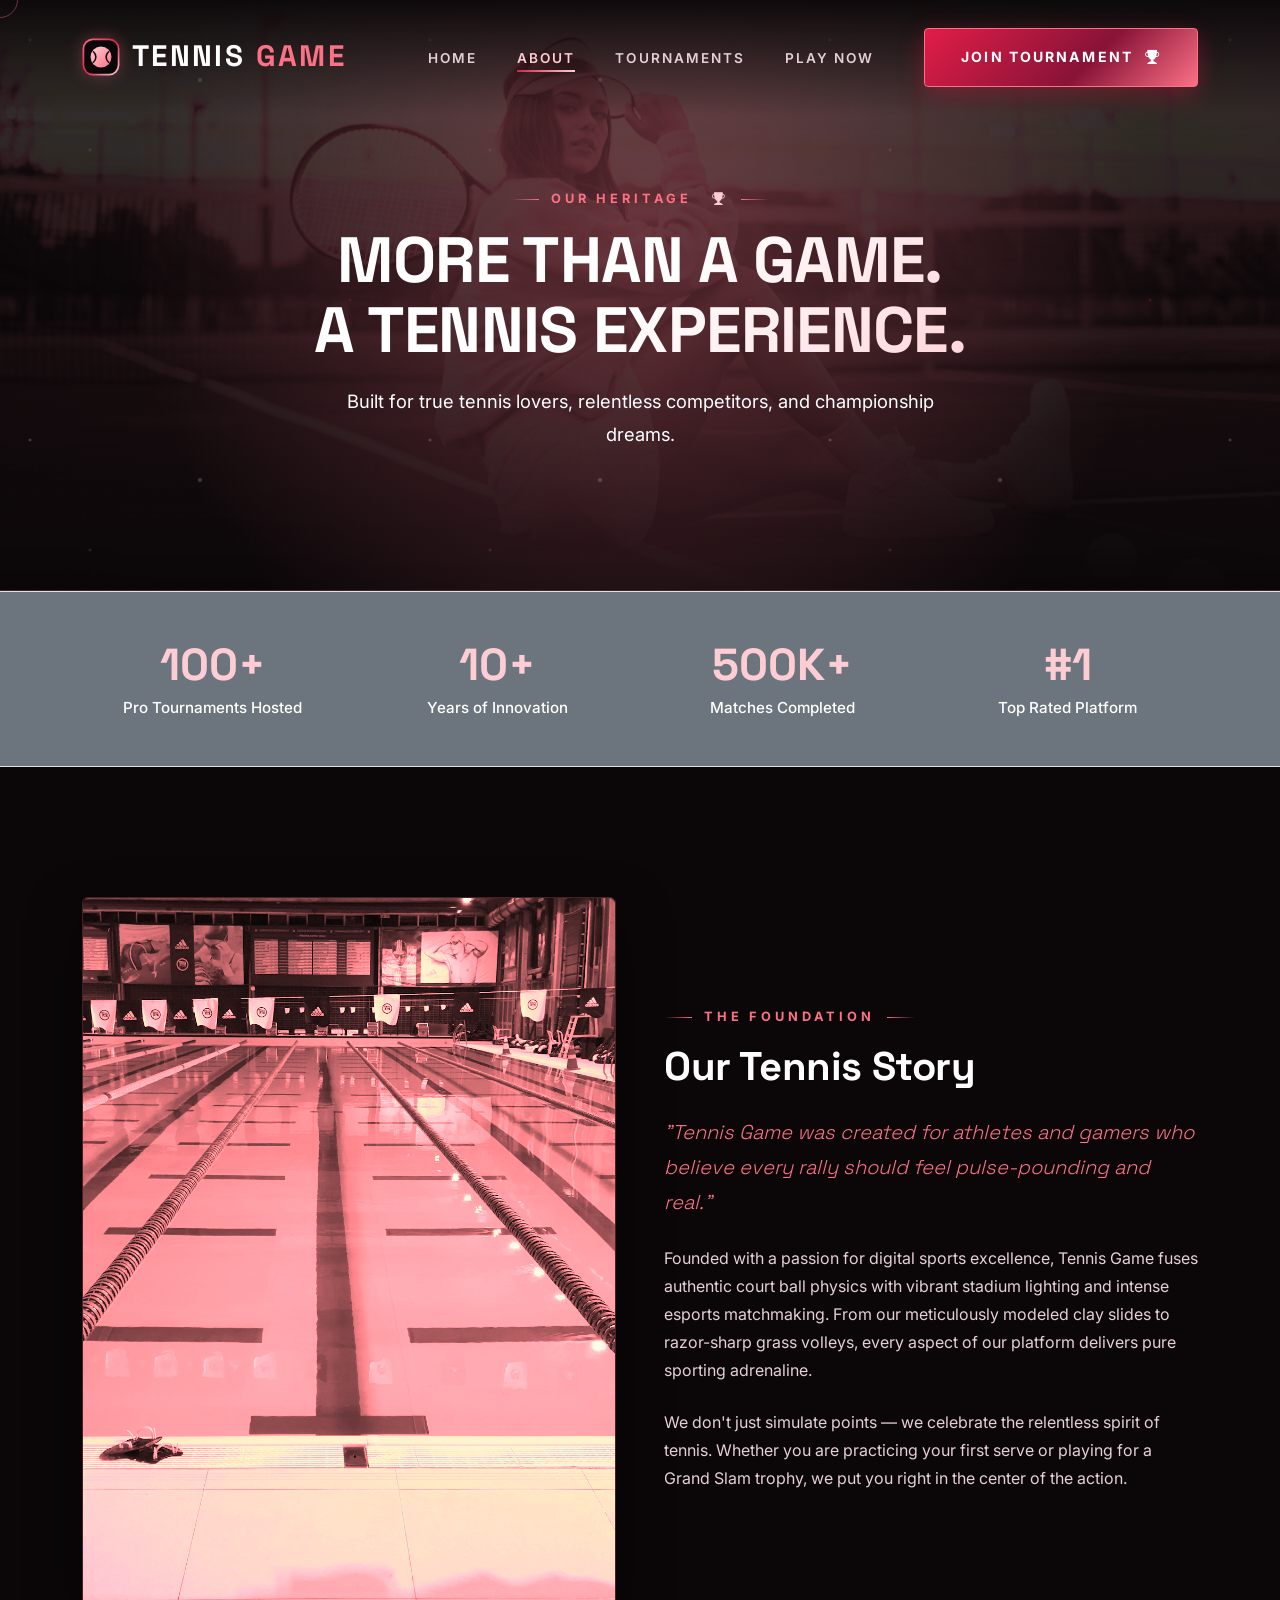
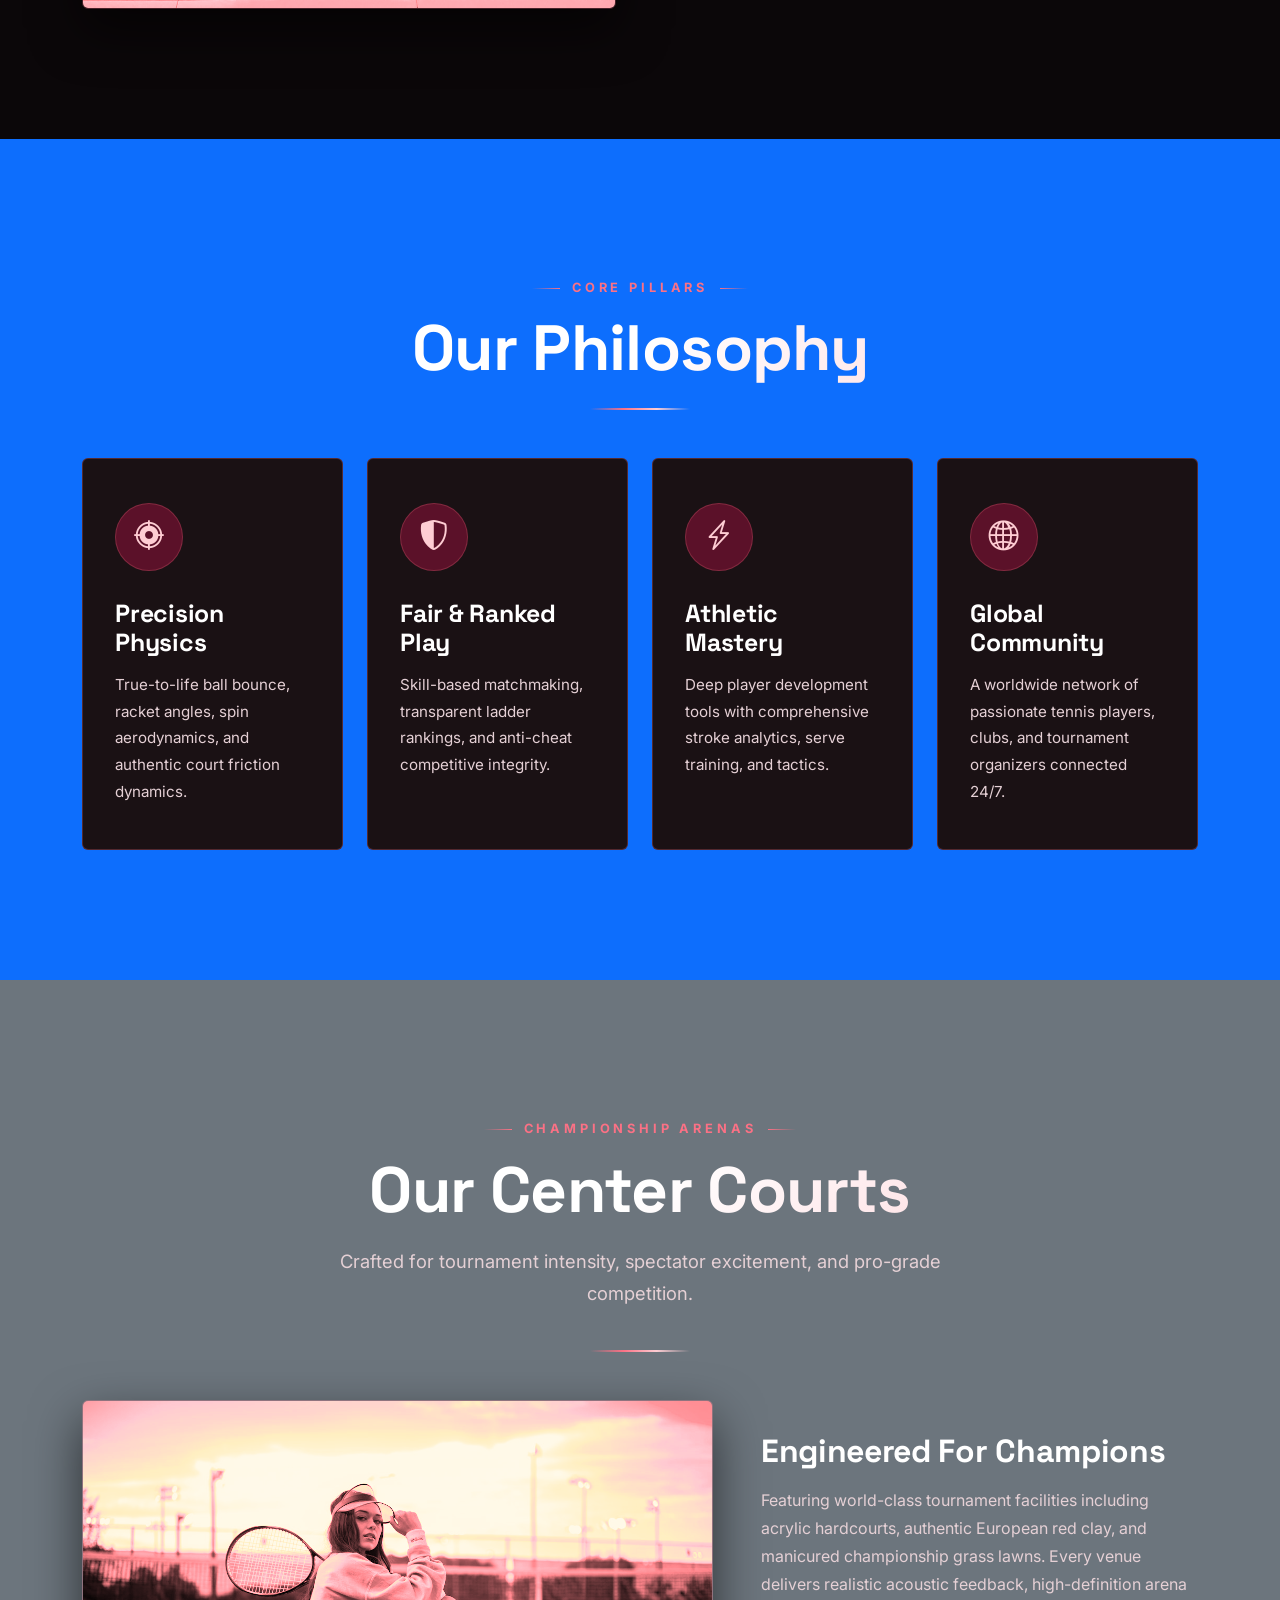
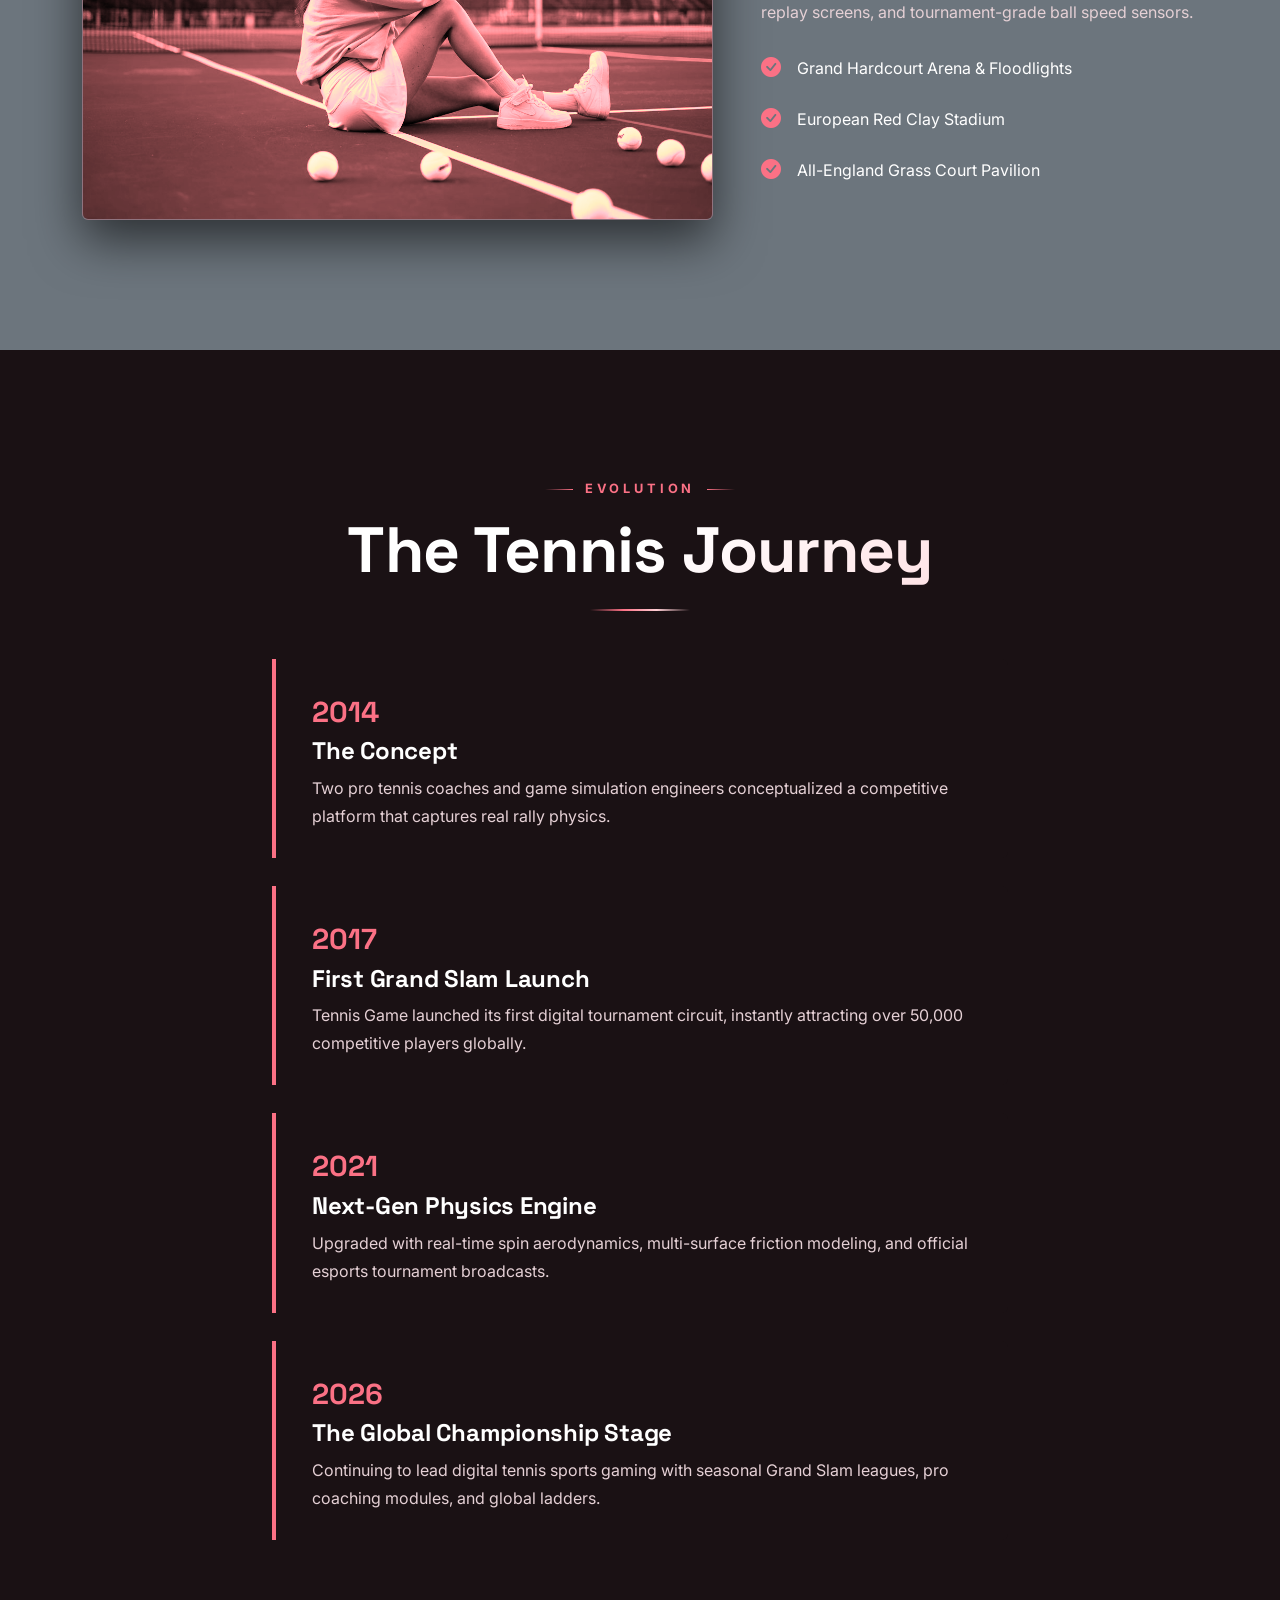
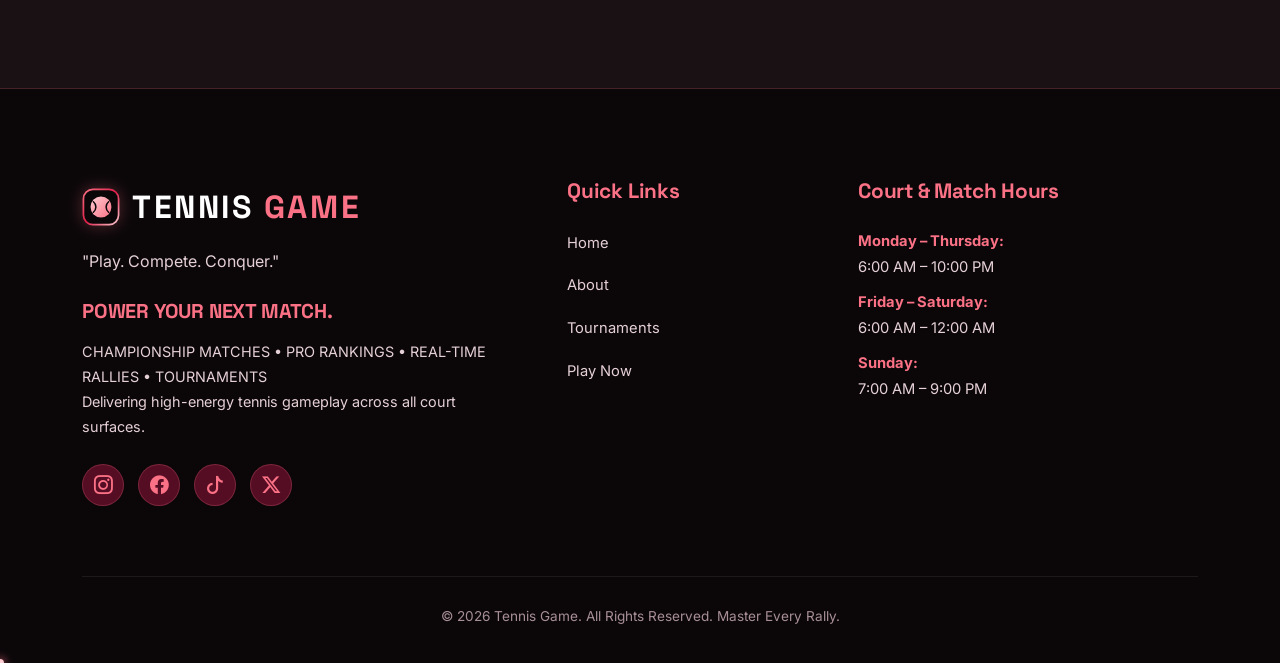
==== about.html @ 62869f7e "U" ====
<!DOCTYPE html>
<html lang="en">
<head>
  <meta charset="UTF-8">
  <meta name="viewport" content="width=device-width, initial-scale=1.0">
  <title>About Us — Tennis Game | Championship Heritage & Tennis Experience</title>
  <meta name="description" content="Discover the story and passion behind Tennis Game. Built for true tennis lovers, relentless competitors, and championship dreams.">
  
  <!-- Favicon -->
  <link rel="icon" type="image/svg+xml" href="data:image/svg+xml,<svg xmlns='http://www.w3.org/2000/svg' viewBox='0 0 100 100'><circle cx='50' cy='50' r='45' fill='%23FB7185'/><path d='M20 30C35 40 35 60 20 70M80 30C65 40 65 60 80 70' stroke='%230B0709' stroke-width='6' fill='none'/></svg>">

  <!-- Bootstrap 5 & Bootstrap Icons -->
  <link href="https://cdn.jsdelivr.net/npm/bootstrap@5.3.2/dist/css/bootstrap.min.css" rel="stylesheet">
  <link href="https://cdn.jsdelivr.net/npm/bootstrap-icons@1.11.1/font/bootstrap-icons.css" rel="stylesheet">

  <!-- Custom CSS -->
  <link rel="stylesheet" href="assets/css/style.css">
</head>
<body>

  <!-- ==========================================
       HEADER / NAVIGATION
       ========================================== -->
  <header class="navbar-noir">
    <div class="container d-flex align-items-center justify-content-between">
      <a href="index.html" class="brand-logo" id="headerLogo">
        <img src="assets/images/brand-logo-icon.svg" alt="Tennis Game Logo" class="brand-logo-icon">
        <span class="brand-logo-text">TENNIS <span>GAME</span></span>
      </a>

      <!-- Desktop Navigation Links -->
      <nav class="d-none d-lg-block">
        <ul class="nav-links">
          <li><a href="index.html" class="nav-link-custom" id="navHome">Home</a></li>
          <li><a href="about.html" class="nav-link-custom active" id="navAbout">About</a></li>
          <li><a href="menu.html" class="nav-link-custom" id="navMenu">Tournaments</a></li>
          <li><a href="contact.html" class="nav-link-custom" id="navContact">Play Now</a></li>
        </ul>
      </nav>

      <!-- Desktop CTA Button -->
      <div class="d-none d-lg-block btn-nav-desktop">
        <a href="contact.html" class="btn-noir btn-noir-primary" id="headerCtaBtn">
          Join Tournament <i class="bi bi-trophy-fill"></i>
        </a>
      </div>

      <!-- Hamburger Button (Mobile/Tablet Right Side) -->
      <button class="hamburger-toggle d-lg-none" aria-label="Toggle navigation menu" id="hamburgerMenuBtn">
        <i class="bi bi-list"></i>
      </button>
    </div>
  </header>

  <!-- Full-Screen Mobile Navigation Panel -->
  <div class="mobile-nav-panel" id="mobileNavPanel">
    <div class="mobile-nav-header">
      <a href="index.html" class="brand-logo" id="mobileLogo">
        <img src="assets/images/brand-logo-icon.svg" alt="Tennis Game Logo" class="brand-logo-icon">
        <span class="brand-logo-text">TENNIS <span>GAME</span></span>
      </a>
      <button class="mobile-nav-close" aria-label="Close navigation menu" id="mobileNavCloseBtn">
        <i class="bi bi-x-lg"></i>
      </button>
    </div>
    <div class="mobile-nav-body">
      <ul class="mobile-nav-links">
        <li><a href="index.html">Home</a></li>
        <li><a href="about.html" class="active">About</a></li>
        <li><a href="menu.html">Tournaments</a></li>
        <li><a href="contact.html">Play Now</a></li>
      </ul>
      <a href="contact.html" class="btn-noir btn-noir-primary" id="mobileCtaBtn">
        Join Tournament <i class="bi bi-trophy-fill"></i>
      </a>
    </div>
  </div>

  <!-- ==========================================
       PAGE HERO
       ========================================== -->
  <section class="page-hero">
    <div class="page-hero-bg-container">
      <img src="assets/images/about_space.jpg" alt="Tennis Championship Court Arena" class="page-hero-bg-image">
    </div>
    <div class="page-hero-overlay"></div>
    <div class="hero-particles"></div>

    <div class="container page-hero-content">
      <div class="eyebrow reveal-fade-down">Our Heritage <i class="bi bi-trophy-fill beer-mug-float-icon"></i></div>
      <h1 class="section-title reveal-fade-up">MORE THAN A GAME.<br><span class="text-gold font-serif">A TENNIS EXPERIENCE.</span></h1>
      <p class="section-subtitle text-cream reveal-fade-up" data-delay="150">
        Built for true tennis lovers, relentless competitors, and championship dreams.
      </p>
    </div>
  </section>

  <!-- ==========================================
       BRAND STATISTICS COUNTER
       ========================================== -->
  <section class="stats-section bg-secondary py-5 border-top border-bottom border-subtle">
    <div class="container">
      <div class="row text-center g-4">
        <div class="col-6 col-md-3 reveal-fade-up" data-delay="100">
          <div class="stat-num stat-count" data-target="100" data-suffix="+">100+</div>
          <div class="stat-label">Pro Tournaments Hosted</div>
        </div>
        <div class="col-6 col-md-3 reveal-fade-up" data-delay="200">
          <div class="stat-num stat-count" data-target="10" data-suffix="+">10+</div>
          <div class="stat-label">Years of Innovation</div>
        </div>
        <div class="col-6 col-md-3 reveal-fade-up" data-delay="300">
          <div class="stat-num stat-count" data-target="500" data-suffix="K+">500K+</div>
          <div class="stat-label">Matches Completed</div>
        </div>
        <div class="col-6 col-md-3 reveal-fade-up" data-delay="400">
          <div class="stat-num stat-count" data-prefix="#" data-target="1" data-suffix="">#1</div>
          <div class="stat-label">Top Rated Platform</div>
        </div>
      </div>
    </div>
  </section>

  <!-- ==========================================
       OUR STORY SECTION
       ========================================== -->
  <section class="story-section" id="storySection">
    <div class="container">
      <div class="row align-items-center g-5">
        <div class="col-lg-6 reveal-slide-left">
          <div class="story-img-box">
            <img src="assets/images/about_hero.jpg" alt="Tennis player serving ace on championship court">
          </div>
        </div>

        <div class="col-lg-6 reveal-slide-right">
          <div class="eyebrow">The Foundation</div>
          <h2 class="font-serif fs-1 mb-4 text-cream">Our Tennis Story</h2>
          <p class="lead text-gold font-serif fst-italic mb-4">
            "Tennis Game was created for athletes and gamers who believe every rally should feel pulse-pounding and real."
          </p>
          <p class="text-muted-custom mb-4">
            Founded with a passion for digital sports excellence, Tennis Game fuses authentic court ball physics with vibrant stadium lighting and intense esports matchmaking. From our meticulously modeled clay slides to razor-sharp grass volleys, every aspect of our platform delivers pure sporting adrenaline.
          </p>
          <p class="text-muted-custom">
            We don't just simulate points — we celebrate the relentless spirit of tennis. Whether you are practicing your first serve or playing for a Grand Slam trophy, we put you right in the center of the action.
          </p>
        </div>
      </div>
    </div>
  </section>

  <!-- ==========================================
       OUR PHILOSOPHY
       ========================================== -->
  <section class="experience-section bg-primary" id="philosophySection">
    <div class="container">
      <div class="text-center mb-5 reveal-fade-up">
        <div class="eyebrow">Core Pillars</div>
        <h2 class="section-title">Our Philosophy</h2>
        <div class="gold-line"></div>
      </div>

      <div class="row g-4">
        <!-- 1. Precision Court Physics -->
        <div class="col-md-6 col-lg-3 reveal-fade-up" data-delay="100">
          <div class="experience-card">
            <div class="exp-icon-box">
              <i class="bi bi-crosshair2"></i>
            </div>
            <h3 class="exp-title">Precision Physics</h3>
            <p class="exp-desc">
              True-to-life ball bounce, racket angles, spin aerodynamics, and authentic court friction dynamics.
            </p>
          </div>
        </div>

        <!-- 2. Fair & Ranked Play -->
        <div class="col-md-6 col-lg-3 reveal-fade-up" data-delay="200">
          <div class="experience-card">
            <div class="exp-icon-box">
              <i class="bi bi-shield-shaded"></i>
            </div>
            <h3 class="exp-title">Fair & Ranked Play</h3>
            <p class="exp-desc">
              Skill-based matchmaking, transparent ladder rankings, and anti-cheat competitive integrity.
            </p>
          </div>
        </div>

        <!-- 3. Athletic Mastery -->
        <div class="col-md-6 col-lg-3 reveal-fade-up" data-delay="300">
          <div class="experience-card">
            <div class="exp-icon-box">
              <i class="bi bi-lightning-charge"></i>
            </div>
            <h3 class="exp-title">Athletic Mastery</h3>
            <p class="exp-desc">
              Deep player development tools with comprehensive stroke analytics, serve training, and tactics.
            </p>
          </div>
        </div>

        <!-- 4. Global Community -->
        <div class="col-md-6 col-lg-3 reveal-fade-up" data-delay="400">
          <div class="experience-card">
            <div class="exp-icon-box">
              <i class="bi bi-globe2"></i>
            </div>
            <h3 class="exp-title">Global Community</h3>
            <p class="exp-desc">
              A worldwide network of passionate tennis players, clubs, and tournament organizers connected 24/7.
            </p>
          </div>
        </div>
      </div>
    </div>
  </section>

  <!-- ==========================================
       OUR SPACE / ARENAS SECTION
       ========================================== -->
  <section class="story-section bg-secondary" id="spaceSection">
    <div class="container">
      <div class="text-center mb-5 reveal-fade-up">
        <div class="eyebrow">Championship Arenas</div>
        <h2 class="section-title">Our Center Courts</h2>
        <p class="section-subtitle">Crafted for tournament intensity, spectator excitement, and pro-grade competition.</p>
        <div class="gold-line"></div>
      </div>

      <div class="row align-items-center g-5">
        <div class="col-lg-7 reveal-slide-left">
          <div class="story-img-box">
            <img src="assets/images/about_space.jpg" alt="Championship Tennis Arena Court View">
          </div>
        </div>
        <div class="col-lg-5 reveal-slide-right">
          <h3 class="font-serif fs-2 text-cream mb-3">Engineered For Champions</h3>
          <p class="text-muted-custom mb-4">
            Featuring world-class tournament facilities including acrylic hardcourts, authentic European red clay, and manicured championship grass lawns. Every venue delivers realistic acoustic feedback, high-definition arena replay screens, and tournament-grade ball speed sensors.
          </p>
          <div class="d-flex flex-column gap-3">
            <div class="d-flex align-items-center gap-3">
              <i class="bi bi-check-circle-fill text-gold fs-5"></i>
              <span class="text-cream">Grand Hardcourt Arena & Floodlights</span>
            </div>
            <div class="d-flex align-items-center gap-3">
              <i class="bi bi-check-circle-fill text-gold fs-5"></i>
              <span class="text-cream">European Red Clay Stadium</span>
            </div>
            <div class="d-flex align-items-center gap-3">
              <i class="bi bi-check-circle-fill text-gold fs-5"></i>
              <span class="text-cream">All-England Grass Court Pavilion</span>
            </div>
          </div>
        </div>
      </div>
    </div>
  </section>

  <!-- ==========================================
       TIMELINE SECTION
       ========================================== -->
  <section class="timeline-section" id="timelineSection">
    <div class="container">
      <div class="text-center mb-5 reveal-fade-up">
        <div class="eyebrow">Evolution</div>
        <h2 class="section-title">The Tennis Journey</h2>
        <div class="gold-line"></div>
      </div>

      <div class="row justify-content-center">
        <div class="col-lg-8">
          <!-- 2014 -->
          <div class="timeline-item reveal-fade-up" data-delay="100">
            <div class="timeline-year">2014</div>
            <h4 class="font-serif text-cream mb-2">The Concept</h4>
            <p class="text-muted-custom mb-0">Two pro tennis coaches and game simulation engineers conceptualized a competitive platform that captures real rally physics.</p>
          </div>

          <!-- 2017 -->
          <div class="timeline-item reveal-fade-up" data-delay="200">
            <div class="timeline-year">2017</div>
            <h4 class="font-serif text-cream mb-2">First Grand Slam Launch</h4>
            <p class="text-muted-custom mb-0">Tennis Game launched its first digital tournament circuit, instantly attracting over 50,000 competitive players globally.</p>
          </div>

          <!-- 2021 -->
          <div class="timeline-item reveal-fade-up" data-delay="300">
            <div class="timeline-year">2021</div>
            <h4 class="font-serif text-cream mb-2">Next-Gen Physics Engine</h4>
            <p class="text-muted-custom mb-0">Upgraded with real-time spin aerodynamics, multi-surface friction modeling, and official esports tournament broadcasts.</p>
          </div>

          <!-- 2026 -->
          <div class="timeline-item reveal-fade-up" data-delay="400">
            <div class="timeline-year">2026</div>
            <h4 class="font-serif text-cream mb-2">The Global Championship Stage</h4>
            <p class="text-muted-custom mb-0">Continuing to lead digital tennis sports gaming with seasonal Grand Slam leagues, pro coaching modules, and global ladders.</p>
          </div>
        </div>
      </div>
    </div>
  </section>

  <!-- ==========================================
       FOOTER
       ========================================== -->
  <footer class="footer-noir">
    <div class="container">
      <div class="row g-5">
        <!-- Left: Brand Info -->
        <div class="col-lg-5 col-md-12 mb-4 mb-lg-0">
          <a href="index.html" class="footer-brand" id="footerLogo">
            <img src="assets/images/brand-logo-icon.svg" alt="Tennis Game Logo" class="brand-logo-icon">
            <span class="brand-logo-text">TENNIS <span>GAME</span></span>
          </a>
          <p class="footer-tagline">"Play. Compete. Conquer."</p>
          <h4 class="font-serif text-gold fs-5 mb-3">POWER YOUR NEXT MATCH.</h4>
          <p class="text-muted-custom text-small" style="font-size: 0.9rem;">
            CHAMPIONSHIP MATCHES • PRO RANKINGS • REAL-TIME RALLIES • TOURNAMENTS<br>
            Delivering high-energy tennis gameplay across all court surfaces.
          </p>
          <div class="social-icons mt-4">
            <a href="#" class="social-icon-btn" aria-label="Instagram"><i class="bi bi-instagram"></i></a>
            <a href="#" class="social-icon-btn" aria-label="Facebook"><i class="bi bi-facebook"></i></a>
            <a href="#" class="social-icon-btn" aria-label="TikTok"><i class="bi bi-tiktok"></i></a>
            <a href="#" class="social-icon-btn" aria-label="X (Twitter)"><i class="bi bi-twitter-x"></i></a>
          </div>
        </div>

        <!-- Middle: Quick Links -->
        <div class="col-6 col-md-6 col-lg-3">
          <h4 class="footer-heading">Quick Links</h4>
          <ul class="footer-links">
            <li><a href="index.html">Home</a></li>
            <li><a href="about.html">About</a></li>
            <li><a href="menu.html">Tournaments</a></li>
            <li><a href="contact.html">Play Now</a></li>
          </ul>
        </div>

        <!-- Right: Match Schedules -->
        <div class="col-6 col-md-6 col-lg-4">
          <h4 class="footer-heading">Court & Match Hours</h4>
          <div class="text-muted-custom" style="font-size: 0.92rem; line-height: 1.8;">
            <p class="mb-2"><strong class="text-gold">Monday – Thursday:</strong><br>6:00 AM – 10:00 PM</p>
            <p class="mb-2"><strong class="text-gold">Friday – Saturday:</strong><br>6:00 AM – 12:00 AM</p>
            <p class="mb-0"><strong class="text-gold">Sunday:</strong><br>7:00 AM – 9:00 PM</p>
          </div>
        </div>
      </div>

      <div class="footer-bottom">
        <p class="mb-0">&copy; 2026 Tennis Game. All Rights Reserved. Master Every Rally.</p>
      </div>
    </div>
  </footer>

  <!-- Back to Top Button -->
  <button id="backToTopBtn" class="back-to-top-btn" aria-label="Back to top">
    <i class="bi bi-chevron-up"></i>
  </button>

  <!-- Bootstrap 5 JS Bundle -->
  <script src="https://cdn.jsdelivr.net/npm/bootstrap@5.3.2/dist/js/bootstrap.bundle.min.js"></script>
  <!-- Custom JS -->
  <script src="assets/js/main.js"></script>
</body>
</html>
---- assets/css/style.css ----
/* ==========================================================================
   TENNIS GAME — Modern Tennis Sports Experience
   Color System:
   - Primary: #E11D48
   - Secondary: #FB7185
   - Accent: #FECDD3
   - Dark: #0B0709
   - Light Background: #FFF1F2
   - Text: #1A1114
   - White: #FFFFFF
   Typography: Space Grotesk (Headings) & Inter (Body/UI)
   ========================================================================== */

@import url('https://fonts.googleapis.com/css2?family=Inter:wght@300;400;500;600;700;800&family=Space+Grotesk:wght@400;500;600;700&display=swap');

:root {
  --bg-primary: #0B0709;
  --bg-secondary: #1A1114;
  --bg-card: #1A1114;
  --bg-card-hover: #2A1A20;
  --bg-glass: rgba(11, 7, 9, 0.92);
  --bg-light: #FFF1F2;
  --tennis-primary: #E11D48;
  --tennis-secondary: #FB7185;
  --tennis-accent: #FECDD3;
  --tennis-dark: #0B0709;
  --tennis-text: #1A1114;
  --tennis-white: #FFFFFF;
  --burgundy-deep: #881337;
  --wine-red: #E11D48;
  --accent-red: #FB7185;
  --gold-champagne: #FB7185;
  --gold-soft: #FECDD3;
  --gold-dark: #BE123C;
  --text-primary: #FFFFFF;
  --text-secondary: #E5D0D5;
  --text-muted: #A88F97;
  --border-gold: rgba(251, 113, 133, 0.25);
  --border-burgundy: rgba(225, 29, 72, 0.35);
  --border-subtle: rgba(255, 255, 255, 0.08);
  --glow-burgundy: rgba(225, 29, 72, 0.35);
  --glow-gold: rgba(251, 113, 133, 0.35);
  --font-serif: 'Space Grotesk', sans-serif;
  --font-heading: 'Space Grotesk', sans-serif;
  --font-sans: 'Inter', sans-serif;
  --transition-smooth: all 0.45s cubic-bezier(0.16, 1, 0.3, 1);
  --transition-fast: all 0.25s ease;
  --photo-tone: grayscale(1) sepia(1) hue-rotate(308deg) saturate(2.4);
}

/* Crimson duotone treatment so every photo matches the theme (zero specificity, easily overridden) */
:where(img[src$=".jpg"]) {
  filter: var(--photo-tone);
}

/* --------------------------------------------------------------------------
   Reset & Core Utilities
   -------------------------------------------------------------------------- */
* {
  margin: 0;
  padding: 0;
  box-sizing: border-box;
}

html {
  scroll-behavior: smooth;
  font-size: 16px;
}

body {
  background-color: var(--bg-primary);
  color: var(--text-primary);
  font-family: var(--font-sans);
  line-height: 1.75;
  overflow-x: hidden;
  -webkit-font-smoothing: antialiased;
  position: relative;
}

/* Noise Texture Overlay */
body::before {
  content: '';
  position: fixed;
  top: 0;
  left: 0;
  width: 100vw;
  height: 100vh;
  background-image: radial-gradient(rgba(254, 205, 211, 0.03) 1px, transparent 0);
  background-size: 24px 24px;
  pointer-events: none;
  z-index: 9999;
  opacity: 0.4;
}

::selection {
  background-color: var(--tennis-primary);
  color: #FFFFFF;
}

/* Top Scroll Progress Bar */
.scroll-progress-bar {
  position: fixed;
  top: 0;
  left: 0;
  height: 3px;
  background: linear-gradient(90deg, var(--tennis-primary), var(--tennis-secondary), var(--tennis-accent));
  width: 0%;
  z-index: 2000;
  transition: width 0.1s linear;
}

/* Custom Scrollbar */
::-webkit-scrollbar {
  width: 8px;
}
::-webkit-scrollbar-track {
  background: var(--bg-primary);
}
::-webkit-scrollbar-thumb {
  background: var(--burgundy-deep);
  border-radius: 4px;
  border: 1px solid var(--border-gold);
}
::-webkit-scrollbar-thumb:hover {
  background: var(--tennis-primary);
}

/* Typography Hierarchy */
h1, h2, h3, h4, h5, h6 {
  font-family: var(--font-heading);
  color: var(--text-primary);
  font-weight: 700;
  letter-spacing: -0.01em;
}

a {
  text-decoration: none;
  color: inherit;
  transition: var(--transition-fast);
}

img {
  max-width: 100%;
  height: auto;
  display: block;
}

/* Custom Desktop Cursor (Disabled on touch) */
@media (hover: hover) and (pointer: fine) {
  body {
    cursor: default;
  }
  .custom-cursor-dot {
    width: 8px;
    height: 8px;
    background: var(--tennis-accent);
    border-radius: 50%;
    position: fixed;
    pointer-events: none;
    z-index: 10000;
    transform: translate(-50%, -50%);
    transition: transform 0.1s ease, width 0.2s ease, height 0.2s ease, background-color 0.2s ease;
    box-shadow: 0 0 10px var(--tennis-secondary);
  }
  .custom-cursor-outline {
    width: 36px;
    height: 36px;
    border: 1px solid rgba(251, 113, 133, 0.4);
    border-radius: 50%;
    position: fixed;
    pointer-events: none;
    z-index: 9999;
    transform: translate(-50%, -50%);
    transition: transform 0.18s ease-out, width 0.25s ease, height 0.25s ease, border-color 0.25s ease;
  }
  .cursor-hover .custom-cursor-dot {
    width: 14px;
    height: 14px;
    background: var(--tennis-secondary);
    box-shadow: 0 0 15px var(--tennis-secondary);
  }
  .cursor-hover .custom-cursor-outline {
    width: 52px;
    height: 52px;
    border-color: var(--tennis-accent);
  }
}

/* Color & Text Helpers */
.text-gold {
  color: var(--tennis-secondary) !important;
}
.text-gold-soft {
  color: var(--tennis-accent) !important;
}
.text-wine {
  color: var(--tennis-primary) !important;
}
.text-cream {
  color: var(--text-primary) !important;
}
.text-muted-custom {
  color: var(--text-secondary) !important;
}
.font-serif {
  font-family: var(--font-heading);
}

/* Section Header Styling */
.eyebrow {
  display: inline-flex;
  align-items: center;
  gap: 12px;
  font-family: var(--font-sans);
  font-size: 0.8rem;
  font-weight: 700;
  text-transform: uppercase;
  letter-spacing: 0.3em;
  color: var(--tennis-secondary);
  margin-bottom: 14px;
}
.eyebrow::before, .eyebrow::after {
  content: '';
  display: inline-block;
  width: 28px;
  height: 1px;
  background: linear-gradient(90deg, transparent, var(--tennis-secondary));
}
.eyebrow::after {
  background: linear-gradient(90deg, var(--tennis-secondary), transparent);
}

.section-title {
  font-family: var(--font-heading);
  font-size: clamp(2.5rem, 5.5vw, 4rem);
  line-height: 1.1;
  font-weight: 700;
  margin-bottom: 20px;
  background: linear-gradient(135deg, var(--text-primary) 50%, var(--tennis-accent) 100%);
  -webkit-background-clip: text;
  -webkit-text-fill-color: transparent;
}

.section-subtitle {
  font-size: 1.15rem;
  color: var(--text-secondary);
  max-width: 620px;
  margin: 0 auto 40px auto;
  font-weight: 400;
}

.gold-line {
  height: 2px;
  width: 100px;
  background: linear-gradient(90deg, transparent, var(--tennis-secondary), var(--tennis-accent), transparent);
  margin: 24px auto;
}

/* Luxury Buttons */
.btn-noir {
  display: inline-flex;
  align-items: center;
  justify-content: center;
  gap: 12px;
  padding: 16px 36px;
  font-family: var(--font-sans);
  font-size: 0.88rem;
  font-weight: 700;
  letter-spacing: 0.15em;
  text-transform: uppercase;
  border-radius: 4px;
  transition: var(--transition-smooth);
  cursor: pointer;
  position: relative;
  overflow: hidden;
  z-index: 1;
}

.btn-noir-primary {
  background: linear-gradient(135deg, var(--tennis-primary) 0%, var(--burgundy-deep) 60%, var(--tennis-secondary) 100%);
  color: #FFFFFF;
  border: 1px solid var(--tennis-secondary);
  box-shadow: 0 8px 25px rgba(225, 29, 72, 0.35);
}

.btn-noir-primary::before {
  content: '';
  position: absolute;
  top: 0;
  left: -100%;
  width: 100%;
  height: 100%;
  background: linear-gradient(90deg, transparent, rgba(254, 205, 211, 0.4), transparent);
  transition: 0.6s ease;
  z-index: -1;
}

.btn-noir-primary:hover::before {
  left: 100%;
}

.btn-noir-primary:hover {
  background: linear-gradient(135deg, var(--tennis-secondary) 0%, var(--tennis-primary) 100%);
  color: #0B0709;
  border-color: var(--tennis-accent);
  box-shadow: 0 12px 30px rgba(251, 113, 133, 0.45);
  transform: translateY(-3px);
}

.btn-noir-outline {
  background: rgba(11, 7, 9, 0.7);
  color: var(--text-primary);
  border: 1px solid var(--border-gold);
  backdrop-filter: blur(8px);
}

.btn-noir-outline:hover {
  border-color: var(--tennis-accent);
  color: var(--tennis-accent);
  background: rgba(225, 29, 72, 0.2);
  transform: translateY(-3px);
  box-shadow: 0 8px 20px var(--glow-burgundy);
}

/* --------------------------------------------------------------------------
   Header & Navigation
   -------------------------------------------------------------------------- */
.navbar-noir {
  position: fixed;
  top: 0;
  left: 0;
  width: 100%;
  z-index: 1000;
  padding: 28px 0;
  transition: var(--transition-smooth);
  background: linear-gradient(180deg, rgba(11, 7, 9, 0.95) 0%, rgba(11, 7, 9, 0) 100%);
}

.navbar-noir.scrolled {
  padding: 16px 0;
  background: var(--bg-glass);
  backdrop-filter: blur(16px);
  -webkit-backdrop-filter: blur(16px);
  border-bottom: 1px solid var(--border-gold);
  box-shadow: 0 10px 40px rgba(0, 0, 0, 0.6);
}

.brand-logo, .footer-brand {
  font-family: var(--font-heading);
  font-size: 1.85rem;
  font-weight: 700;
  letter-spacing: 0.08em;
  color: var(--text-primary);
  display: inline-flex;
  align-items: center;
  gap: 12px;
  text-decoration: none;
  white-space: nowrap;
  transition: var(--transition-fast);
}

.brand-logo-icon {
  width: 38px;
  height: 38px;
  object-fit: contain;
  flex-shrink: 0;
  transition: transform 0.4s cubic-bezier(0.16, 1, 0.3, 1), filter 0.4s ease;
  filter: drop-shadow(0 0 8px rgba(251, 113, 133, 0.3));
}

.brand-logo:hover .brand-logo-icon,
.footer-brand:hover .brand-logo-icon {
  transform: rotate(15deg) scale(1.1);
  filter: drop-shadow(0 0 14px rgba(251, 113, 133, 0.8));
}

.brand-logo span span,
.footer-brand span span,
.brand-logo-text span {
  color: var(--tennis-secondary);
}

.nav-links {
  display: flex;
  align-items: center;
  gap: 40px;
  list-style: none;
  margin: 0;
}

.nav-link-custom {
  font-family: var(--font-sans);
  font-size: 0.85rem;
  font-weight: 600;
  text-transform: uppercase;
  letter-spacing: 0.15em;
  color: var(--text-secondary);
  position: relative;
  padding: 6px 0;
}

.nav-link-custom:hover,
.nav-link-custom.active {
  color: var(--tennis-accent);
}

.nav-link-custom::after {
  content: '';
  position: absolute;
  bottom: 0;
  left: 0;
  width: 0%;
  height: 2px;
  background: linear-gradient(90deg, var(--tennis-primary), var(--tennis-accent));
  transition: var(--transition-smooth);
}

.nav-link-custom:hover::after,
.nav-link-custom.active::after {
  width: 100%;
}

/* Mobile Hamburger Toggle */
.hamburger-toggle {
  display: none;
  background: rgba(26, 17, 20, 0.8);
  border: 1px solid var(--border-gold);
  border-radius: 4px;
  width: 46px;
  height: 46px;
  align-items: center;
  justify-content: center;
  color: var(--tennis-secondary);
  font-size: 1.6rem;
  cursor: pointer;
  transition: var(--transition-fast);
}

.hamburger-toggle:hover {
  background: var(--tennis-primary);
  color: #FFFFFF;
}

/* Full-Screen Mobile Navigation Overlay */
.mobile-nav-panel {
  position: fixed;
  top: 0;
  right: -100%;
  width: 100%;
  height: 100vh;
  background: rgba(11, 7, 9, 0.98);
  backdrop-filter: blur(25px);
  z-index: 1100;
  display: flex;
  flex-direction: column;
  justify-content: space-between;
  align-items: center;
  transition: right 0.5s cubic-bezier(0.77, 0, 0.175, 1);
  padding: 20px 24px 40px;
  overflow-y: auto;
}

.mobile-nav-panel.open {
  right: 0;
}

.mobile-nav-header {
  display: flex;
  align-items: center;
  justify-content: space-between;
  width: 100%;
  max-width: 1200px;
  margin: 0 auto;
  padding-bottom: 10px;
}

.mobile-nav-close {
  background: rgba(26, 17, 20, 0.8);
  border: 1px solid var(--border-gold);
  color: var(--tennis-secondary);
  width: 46px;
  height: 46px;
  border-radius: 50%;
  display: flex;
  align-items: center;
  justify-content: center;
  font-size: 1.3rem;
  cursor: pointer;
  transition: var(--transition-fast);
  flex-shrink: 0;
}

.mobile-nav-close:hover {
  background: var(--tennis-primary);
  color: #FFFFFF;
}

.mobile-nav-body {
  display: flex;
  flex-direction: column;
  align-items: center;
  justify-content: center;
  flex: 1;
  width: 100%;
  padding: 20px 0;
}

.mobile-nav-links {
  list-style: none;
  text-align: center;
  display: flex;
  flex-direction: column;
  gap: 28px;
  padding: 0;
  margin-bottom: 36px;
}

.mobile-nav-links a {
  font-family: var(--font-heading);
  font-size: 2rem;
  color: var(--text-primary);
  letter-spacing: 0.05em;
  transition: var(--transition-fast);
}

.mobile-nav-links a:hover,
.mobile-nav-links a.active {
  color: var(--tennis-secondary);
}

/* --------------------------------------------------------------------------
   Hero Section
   -------------------------------------------------------------------------- */
.hero-section {
  position: relative;
  min-height: 100vh;
  display: flex;
  align-items: center;
  justify-content: center;
  padding: 160px 0 90px 0;
  overflow: hidden;
  background-color: var(--bg-primary);
}

.hero-bg-container {
  position: absolute;
  top: 0;
  left: 0;
  width: 100%;
  height: 100%;
  z-index: 1;
}

.hero-bg-image {
  width: 100%;
  height: 100%;
  object-fit: cover;
  transform: scale(1.05);
  transition: transform 0.1s linear;
}

.hero-overlay {
  position: absolute;
  top: 0;
  left: 0;
  width: 100%;
  height: 100%;
  background: 
    radial-gradient(circle at 70% 30%, rgba(251, 113, 133, 0.25) 0%, transparent 60%),
    linear-gradient(180deg, 
      rgba(11, 7, 9, 0.72) 0%, 
      rgba(11, 7, 9, 0.88) 60%, 
      rgba(11, 7, 9, 1) 100%);
  z-index: 2;
}

/* Floating Gold Dust / Tennis Particles */
.hero-particles {
  position: absolute;
  top: 0;
  left: 0;
  width: 100%;
  height: 100%;
  z-index: 3;
  pointer-events: none;
  background-image: 
    radial-gradient(2px 2px at 30px 40px, rgba(254, 205, 211, 0.5), transparent),
    radial-gradient(2px 2px at 90px 150px, rgba(251, 113, 133, 0.4), transparent),
    radial-gradient(3px 3px at 200px 80px, rgba(255, 255, 255, 0.4), transparent),
    radial-gradient(2px 2px at 350px 300px, rgba(225, 29, 72, 0.5), transparent);
  background-repeat: repeat;
  background-size: 400px 400px;
  animation: particlesMove 35s linear infinite;
  opacity: 0.7;
}

@keyframes particlesMove {
  0% { background-position: 0 0; }
  100% { background-position: 400px 800px; }
}

.hero-content {
  position: relative;
  z-index: 4;
  text-align: center;
  max-width: 950px;
  margin: 0 auto;
}

.hero-title {
  font-family: var(--font-heading);
  font-size: clamp(3.2rem, 7.5vw, 5.8rem);
  font-weight: 700;
  line-height: 1.08;
  margin-bottom: 28px;
  text-shadow: 0 15px 40px rgba(0, 0, 0, 0.8);
}

.hero-title span {
  display: block;
  background: linear-gradient(135deg, #FFFFFF 20%, var(--tennis-accent) 70%, var(--tennis-secondary) 100%);
  -webkit-background-clip: text;
  -webkit-text-fill-color: transparent;
}

.hero-desc {
  font-size: clamp(1.1rem, 2vw, 1.3rem);
  color: var(--text-secondary);
  max-width: 680px;
  margin: 0 auto 40px auto;
  font-weight: 400;
}

.hero-ctas {
  display: flex;
  gap: 22px;
  justify-content: center;
  flex-wrap: wrap;
}

/* Mouse Scroll Indicator */
.hero-scroll-indicator {
  position: absolute;
  bottom: 35px;
  left: 50%;
  transform: translateX(-50%);
  z-index: 4;
  display: flex;
  flex-direction: column;
  align-items: center;
  gap: 8px;
  color: var(--text-muted);
  font-size: 0.75rem;
  letter-spacing: 0.25em;
  text-transform: uppercase;
}

.mouse-icon {
  width: 24px;
  height: 38px;
  border: 1px solid var(--border-gold);
  border-radius: 12px;
  display: flex;
  justify-content: center;
  padding-top: 6px;
}

.mouse-wheel {
  width: 4px;
  height: 8px;
  background: var(--tennis-secondary);
  border-radius: 2px;
  animation: mouseScroll 2s infinite ease-in-out;
}

@keyframes mouseScroll {
  0% { opacity: 1; transform: translateY(0); }
  100% { opacity: 0; transform: translateY(14px); }
}

/* --------------------------------------------------------------------------
   Atmosphere & Flavor (Experience Cards)
   -------------------------------------------------------------------------- */
.experience-section {
  padding: 130px 0;
  background: var(--bg-primary);
  position: relative;
}

.experience-card {
  background: var(--bg-card);
  border: 1px solid var(--border-gold);
  border-radius: 6px;
  padding: 44px 32px;
  height: 100%;
  transition: var(--transition-smooth);
  position: relative;
  overflow: hidden;
  z-index: 1;
  display: flex;
  flex-direction: column;
}

.experience-card::before {
  content: '';
  position: absolute;
  top: 0;
  left: 0;
  width: 100%;
  height: 2px;
  background: linear-gradient(90deg, transparent, var(--tennis-primary), var(--tennis-accent), transparent);
  opacity: 0;
  transition: var(--transition-smooth);
}

.experience-card:hover {
  transform: translateY(-10px);
  border-color: var(--tennis-secondary);
  box-shadow: 0 20px 40px rgba(0, 0, 0, 0.6), 0 0 30px var(--glow-burgundy);
}

.experience-card:hover::before {
  opacity: 1;
}

.exp-icon-box {
  width: 68px;
  height: 68px;
  border-radius: 50%;
  background: rgba(136, 19, 55, 0.6);
  border: 1px solid var(--border-gold);
  display: flex;
  align-items: center;
  justify-content: center;
  color: var(--tennis-accent);
  font-size: 1.85rem;
  margin-bottom: 28px;
  transition: var(--transition-smooth);
}

.experience-card:hover .exp-icon-box {
  background: var(--tennis-primary);
  color: #FFFFFF;
  border-color: var(--tennis-accent);
  transform: scale(1.1) rotate(6deg);
  box-shadow: 0 0 20px var(--glow-burgundy);
}

.exp-title {
  font-family: var(--font-heading);
  font-size: 1.55rem;
  margin-bottom: 14px;
}

.exp-desc {
  color: var(--text-secondary);
  font-size: 0.95rem;
  margin: 0;
  flex-grow: 1;
}

/* --------------------------------------------------------------------------
   Featured Drinks Section (Pro Tournaments & Matches)
   -------------------------------------------------------------------------- */
.drinks-section {
  padding: 130px 0;
  background: var(--bg-secondary);
  position: relative;
  border-top: 1px solid var(--border-subtle);
  border-bottom: 1px solid var(--border-subtle);
}

.drink-card {
  background: var(--bg-card);
  border: 1px solid var(--border-subtle);
  border-radius: 6px;
  overflow: hidden;
  height: 100%;
  transition: var(--transition-smooth);
  display: flex;
  flex-direction: column;
}

.drink-card:hover {
  transform: translateY(-10px);
  border-color: var(--border-gold);
  box-shadow: 0 20px 40px rgba(0, 0, 0, 0.6), 0 0 25px var(--glow-burgundy);
}

.drink-img-wrap {
  position: relative;
  height: 300px;
  overflow: hidden;
}

.drink-img {
  width: 100%;
  height: 100%;
  object-fit: cover;
  transition: transform 0.7s cubic-bezier(0.16, 1, 0.3, 1);
}

.drink-card:hover .drink-img {
  transform: scale(1.08);
}

.drink-badge {
  position: absolute;
  top: 18px;
  right: 18px;
  background: rgba(11, 7, 9, 0.9);
  border: 1px solid var(--border-gold);
  color: var(--tennis-accent);
  font-family: var(--font-heading);
  font-weight: 700;
  font-size: 1.1rem;
  padding: 6px 16px;
  border-radius: 20px;
  backdrop-filter: blur(8px);
}

.drink-body {
  padding: 30px;
  display: flex;
  flex-direction: column;
  flex-grow: 1;
}

.drink-name {
  font-family: var(--font-heading);
  font-size: 1.45rem;
  margin-bottom: 10px;
}

.drink-desc {
  color: var(--text-secondary);
  font-size: 0.93rem;
  margin-bottom: 20px;
  flex-grow: 1;
}

.drink-accent {
  display: flex;
  align-items: center;
  gap: 8px;
  font-size: 0.78rem;
  letter-spacing: 0.18em;
  text-transform: uppercase;
  color: var(--tennis-secondary);
  margin-top: auto;
}

/* --------------------------------------------------------------------------
   Atmospheric Video / Lightbox Section
   -------------------------------------------------------------------------- */
.video-section {
  position: relative;
  padding: 170px 0;
  background: var(--bg-primary);
  overflow: hidden;
  text-align: center;
}

.video-bg {
  position: absolute;
  top: 0;
  left: 0;
  width: 100%;
  height: 100%;
  object-fit: cover;
  opacity: 0.85;
  filter: var(--photo-tone) brightness(0.85) contrast(1.1);
  transition: transform 0.8s ease;
}

.video-section:hover .video-bg {
  transform: scale(1.03);
}

.video-overlay {
  position: absolute;
  top: 0;
  left: 0;
  width: 100%;
  height: 100%;
  background: linear-gradient(180deg, rgba(11, 7, 9, 0.7) 0%, rgba(136, 19, 55, 0.4) 50%, rgba(11, 7, 9, 0.9) 100%);
}

.video-content {
  position: relative;
  z-index: 5;
  max-width: 850px;
  margin: 0 auto;
}

.play-btn-pulse {
  width: 96px;
  height: 96px;
  border-radius: 50%;
  background: linear-gradient(135deg, var(--tennis-primary), var(--tennis-secondary));
  color: #FFFFFF;
  display: inline-flex;
  align-items: center;
  justify-content: center;
  font-size: 2.5rem;
  margin-bottom: 32px;
  cursor: pointer;
  position: relative;
  transition: var(--transition-smooth);
  box-shadow: 0 0 35px var(--glow-burgundy);
  border: 2px solid var(--tennis-accent);
}

.play-btn-pulse::before, .play-btn-pulse::after {
  content: '';
  position: absolute;
  top: -12px;
  left: -12px;
  right: -12px;
  bottom: -12px;
  border: 1px solid var(--tennis-secondary);
  border-radius: 50%;
  animation: pulseRing 2.2s infinite ease-out;
}

.play-btn-pulse::after {
  animation-delay: 1.1s;
}

@keyframes pulseRing {
  0% { transform: scale(0.9); opacity: 1; }
  100% { transform: scale(1.45); opacity: 0; }
}

.play-btn-pulse:hover {
  transform: scale(1.1);
  background: var(--tennis-secondary);
  color: #0B0709;
  box-shadow: 0 0 50px rgba(251, 113, 133, 0.8);
}

/* Lightbox Modal */
.video-lightbox-modal {
  position: fixed;
  top: 0;
  left: 0;
  width: 100vw;
  height: 100vh;
  background: rgba(11, 7, 9, 0.96);
  backdrop-filter: blur(20px);
  z-index: 2000;
  display: none;
  align-items: center;
  justify-content: center;
  padding: 20px;
}

.video-lightbox-modal.active {
  display: flex;
}

.lightbox-content {
  position: relative;
  width: 100%;
  max-width: 900px;
  background: var(--bg-card);
  border: 1px solid var(--border-gold);
  border-radius: 6px;
  overflow: hidden;
  box-shadow: 0 25px 60px rgba(0,0,0,0.85);
}

.lightbox-close {
  position: absolute;
  top: 18px;
  right: 18px;
  background: rgba(11, 7, 9, 0.8);
  border: 1px solid var(--border-gold);
  color: var(--tennis-secondary);
  width: 40px;
  height: 40px;
  border-radius: 50%;
  display: flex;
  align-items: center;
  justify-content: center;
  cursor: pointer;
  z-index: 10;
  font-size: 1.3rem;
}

/* --------------------------------------------------------------------------
   Nightlife / Match Statistics (Split Layout)
   -------------------------------------------------------------------------- */
.stats-section {
  background: var(--bg-primary);
  overflow: hidden;
}

.stats-split-left {
  background: var(--bg-secondary);
  padding: 90px 70px;
  display: flex;
  flex-direction: column;
  justify-content: center;
  border-right: 1px solid var(--border-subtle);
  position: relative;
}

.stats-split-right {
  background: linear-gradient(135deg, rgba(136, 19, 55, 0.35) 0%, rgba(26, 17, 20, 0.98) 100%);
  padding: 90px 70px;
  border-left: 1px solid var(--border-gold);
}

.stat-huge-number {
  font-family: var(--font-heading);
  font-size: clamp(4.5rem, 9vw, 8rem);
  font-weight: 700;
  line-height: 1;
  color: var(--tennis-secondary);
  text-shadow: 0 0 40px rgba(251, 113, 133, 0.3);
}

.stat-item {
  margin-bottom: 40px;
}
.stat-item:last-child {
  margin-bottom: 0;
}

.stat-num {
  font-family: var(--font-heading);
  font-size: clamp(2rem, 3.5vw, 3.2rem);
  font-weight: 700;
  color: var(--tennis-accent);
  line-height: 1.1;
  white-space: nowrap;
  margin-bottom: 8px;
}

.stat-label {
  font-size: 0.95rem;
  color: var(--text-primary);
  font-weight: 500;
  line-height: 1.4;
}

/* --------------------------------------------------------------------------
   Events / Tournaments Section
   -------------------------------------------------------------------------- */
.events-section {
  padding: 130px 0;
  background: var(--bg-secondary);
}

.event-card {
  background: var(--bg-card);
  border: 1px solid var(--border-subtle);
  border-radius: 6px;
  overflow: hidden;
  height: 100%;
  transition: var(--transition-smooth);
  display: flex;
  flex-direction: column;
}

.event-card:hover {
  transform: translateY(-10px);
  border-color: var(--border-gold);
  box-shadow: 0 20px 40px rgba(0, 0, 0, 0.6), 0 0 25px var(--glow-burgundy);
}

.event-img-wrap {
  position: relative;
  height: 240px;
  overflow: hidden;
}

.event-img {
  width: 100%;
  height: 100%;
  object-fit: cover;
  transition: transform 0.7s ease;
}

.event-card:hover .event-img {
  transform: scale(1.08);
}

.event-date-tag {
  position: absolute;
  bottom: 18px;
  left: 18px;
  background: var(--tennis-primary);
  border: 1px solid var(--tennis-secondary);
  color: #FFFFFF;
  font-family: var(--font-sans);
  font-weight: 700;
  font-size: 0.8rem;
  letter-spacing: 0.12em;
  padding: 5px 14px;
  border-radius: 4px;
  text-transform: uppercase;
}

.event-content {
  padding: 32px;
  flex-grow: 1;
  display: flex;
  flex-direction: column;
}

.event-title {
  font-family: var(--font-heading);
  font-size: 1.55rem;
  margin-bottom: 14px;
}

.event-desc {
  color: var(--text-secondary);
  font-size: 0.93rem;
  margin-bottom: 24px;
  flex-grow: 1;
}

.event-link {
  display: inline-flex;
  align-items: center;
  gap: 10px;
  color: var(--tennis-secondary);
  font-weight: 700;
  font-size: 0.88rem;
  text-transform: uppercase;
  letter-spacing: 0.12em;
}

.event-card:hover .event-link {
  color: var(--tennis-accent);
}

.event-card:hover .event-link i {
  transform: translateX(8px);
}

.event-link i {
  transition: var(--transition-fast);
}

/* --------------------------------------------------------------------------
   Testimonials Section
   -------------------------------------------------------------------------- */
.testimonials-section {
  padding: 130px 0;
  background: var(--bg-primary);
  position: relative;
}

.testimonial-card {
  background: var(--bg-card);
  border: 1px solid var(--border-subtle);
  border-left: 4px solid var(--tennis-secondary);
  border-radius: 6px;
  padding: 40px 34px;
  height: 100%;
  position: relative;
  transition: var(--transition-smooth);
  display: flex;
  flex-direction: column;
}

.testimonial-card:hover {
  border-color: var(--border-gold);
  border-left-color: var(--tennis-accent);
  box-shadow: 0 15px 35px rgba(0, 0, 0, 0.6), 0 0 20px var(--glow-burgundy);
}

.stars {
  color: var(--tennis-secondary);
  font-size: 1.1rem;
  margin-bottom: 18px;
}

.testimonial-quote {
  font-family: var(--font-sans);
  font-style: normal;
  font-size: 1.1rem;
  color: var(--text-primary);
  margin-bottom: 28px;
  line-height: 1.65;
  flex-grow: 1;
}

.author-box {
  margin-top: auto;
  display: flex;
  align-items: center;
  gap: 14px;
}

.author-avatar {
  width: 48px;
  height: 48px;
  border-radius: 50%;
  object-fit: cover;
  flex-shrink: 0;
  border: 2px solid var(--tennis-secondary);
  box-shadow: 0 0 12px rgba(251, 113, 133, 0.35);
  transition: transform 0.3s ease;
}

.testimonial-card:hover .author-avatar {
  transform: scale(1.08);
  border-color: var(--tennis-accent);
}

.author-name {
  font-size: 1rem;
  font-weight: 700;
  color: var(--tennis-secondary);
  margin-bottom: 2px;
}

.author-role {
  font-size: 0.82rem;
  color: var(--text-secondary);
}

/* --------------------------------------------------------------------------
   Dramatic CTA Section
   -------------------------------------------------------------------------- */
.dramatic-cta-section {
  position: relative;
  padding: 140px 0;
  background: linear-gradient(135deg, var(--burgundy-deep) 0%, var(--bg-primary) 100%);
  border-top: 1px solid var(--border-gold);
  border-bottom: 1px solid var(--border-gold);
  text-align: center;
  overflow: hidden;
}

.dramatic-cta-section .section-subtitle {
  margin-left: auto;
  margin-right: auto;
}

.dramatic-cta-title {
  font-family: var(--font-heading);
  font-size: clamp(3rem, 7vw, 5rem);
  font-weight: 700;
  line-height: 1.05;
  margin-bottom: 24px;
  color: var(--text-primary);
}

.dramatic-cta-title span {
  color: var(--tennis-secondary);
}

/* --------------------------------------------------------------------------
   About, Menu & Contact Page Hero (with Background Image & Animation)
   -------------------------------------------------------------------------- */
.page-hero {
  position: relative;
  min-height: 55vh;
  display: flex;
  align-items: center;
  justify-content: center;
  padding: 180px 0 100px 0;
  background-color: var(--bg-primary);
  border-bottom: 1px solid var(--border-gold);
  text-align: center;
  overflow: hidden;
}

.page-hero-bg-container {
  position: absolute;
  top: 0;
  left: 0;
  width: 100%;
  height: 100%;
  z-index: 1;
  overflow: hidden;
}

.page-hero-bg-image {
  width: 100%;
  height: 100%;
  object-fit: cover;
  transform: scale(1.08);
  animation: heroImageZoom 2s cubic-bezier(0.16, 1, 0.3, 1) forwards;
}

@keyframes heroImageZoom {
  0% { transform: scale(1.15); filter: var(--photo-tone) brightness(0.5); }
  100% { transform: scale(1.0); filter: var(--photo-tone) brightness(0.75); }
}

.page-hero-overlay {
  position: absolute;
  top: 0;
  left: 0;
  width: 100%;
  height: 100%;
  background: 
    radial-gradient(circle at 50% 40%, rgba(251, 113, 133, 0.3) 0%, transparent 70%),
    linear-gradient(180deg, 
      rgba(11, 7, 9, 0.75) 0%, 
      rgba(11, 7, 9, 0.88) 60%, 
      rgba(11, 7, 9, 1) 100%);
  z-index: 2;
}

.page-hero-content {
  position: relative;
  z-index: 4;
  max-width: 850px;
  margin: 0 auto;
}

.story-section {
  padding: 130px 0;
  background: var(--bg-primary);
}

.story-img-box {
  position: relative;
  border-radius: 6px;
  overflow: hidden;
  border: 1px solid var(--border-gold);
  box-shadow: 0 20px 50px rgba(0,0,0,0.6);
}

.story-img-box img {
  width: 100%;
  height: 100%;
  object-fit: cover;
}

.timeline-section {
  padding: 120px 0;
  background: var(--bg-secondary);
}

.timeline-item {
  position: relative;
  padding: 28px 36px;
  background: var(--bg-card);
  border-left: 4px solid var(--tennis-secondary);
  border-radius: 0 6px 6px 0;
  margin-bottom: 28px;
  transition: var(--transition-smooth);
}

.timeline-item:hover {
  border-left-color: var(--tennis-accent);
  transform: translateX(10px);
  box-shadow: 0 15px 35px rgba(0, 0, 0, 0.6), 0 0 20px var(--glow-burgundy);
}

.timeline-year {
  font-family: var(--font-heading);
  font-size: 1.8rem;
  font-weight: 700;
  color: var(--tennis-secondary);
}

/* --------------------------------------------------------------------------
   Menu Page Styles (Tournament / Mode Rows)
   -------------------------------------------------------------------------- */
.menu-section {
  padding: 110px 0;
  background: var(--bg-primary);
}

.menu-filter-nav {
  display: flex;
  justify-content: center;
  gap: 16px;
  flex-wrap: wrap;
  margin-bottom: 70px;
}

.filter-btn {
  background: rgba(26, 17, 20, 0.8);
  border: 1px solid var(--border-subtle);
  color: var(--text-secondary);
  padding: 12px 28px;
  border-radius: 30px;
  font-family: var(--font-sans);
  font-size: 0.85rem;
  font-weight: 700;
  letter-spacing: 0.12em;
  text-transform: uppercase;
  cursor: pointer;
  transition: var(--transition-fast);
}

.filter-btn:hover,
.filter-btn.active {
  background: var(--tennis-primary);
  color: #FFFFFF;
  border-color: var(--tennis-accent);
  box-shadow: 0 4px 20px var(--glow-burgundy);
}

.menu-category-title {
  font-family: var(--font-heading);
  font-size: 2rem;
  color: var(--tennis-secondary);
  margin-bottom: 36px;
  padding-bottom: 14px;
  border-bottom: 1px solid var(--border-gold);
  display: flex;
  align-items: center;
  gap: 14px;
}

/* Horizontal Menu Row Item */
.menu-row-item {
  background: var(--bg-card);
  border: 1px solid var(--border-subtle);
  border-radius: 6px;
  padding: 26px 30px;
  margin-bottom: 20px;
  transition: var(--transition-smooth);
  position: relative;
}

.menu-row-item:hover {
  background: var(--burgundy-deep);
  border-color: var(--border-gold);
  transform: translateX(6px);
  box-shadow: 0 10px 30px rgba(0, 0, 0, 0.5), 0 0 20px var(--glow-burgundy);
}

.menu-row-header {
  display: flex;
  justify-content: space-between;
  align-items: baseline;
  margin-bottom: 8px;
}

.menu-row-name {
  font-family: var(--font-heading);
  font-size: 1.35rem;
  color: var(--text-primary);
  font-weight: 600;
  transition: var(--transition-fast);
}

.menu-row-item:hover .menu-row-name {
  color: var(--tennis-accent);
}

.menu-row-line {
  flex-grow: 1;
  border-bottom: 1px dotted rgba(251, 113, 133, 0.35);
  margin: 0 18px;
}

.menu-row-price {
  font-family: var(--font-heading);
  font-size: 1.35rem;
  font-weight: 700;
  color: var(--tennis-secondary);
}

.menu-row-desc {
  color: var(--text-secondary);
  font-size: 0.93rem;
  margin: 0;
}

/* --------------------------------------------------------------------------
   Contact & Match Booking Page Styles
   -------------------------------------------------------------------------- */
.contact-section {
  padding: 110px 0;
  background: var(--bg-primary);
}

.reservation-form-card {
  background: var(--bg-card);
  border: 1px solid var(--border-gold);
  border-radius: 6px;
  padding: 50px;
  box-shadow: 0 25px 60px rgba(0,0,0,0.6);
}

.form-label-custom {
  font-size: 0.8rem;
  font-weight: 700;
  text-transform: uppercase;
  letter-spacing: 0.15em;
  color: var(--tennis-secondary);
  margin-bottom: 10px;
  display: block;
}

.form-control-noir {
  background: rgba(11, 7, 9, 0.85);
  border: 1px solid var(--border-subtle);
  color: var(--text-primary);
  padding: 16px 20px;
  border-radius: 4px;
  width: 100%;
  font-family: var(--font-sans);
  font-size: 0.95rem;
  transition: var(--transition-fast);
}

.form-control-noir:focus {
  outline: none;
  border-color: var(--tennis-secondary);
  box-shadow: 0 0 15px var(--glow-burgundy);
  background: rgba(26, 17, 20, 0.95);
  color: var(--text-primary);
}

input[type="date"].form-control-noir {
  color-scheme: dark;
}

input[type="date"].form-control-noir::-webkit-calendar-picker-indicator {
  filter: invert(0.85) sepia(1) saturate(5) hue-rotate(310deg);
  cursor: pointer;
  opacity: 0.95;
  padding: 4px;
  border-radius: 3px;
  transition: transform 0.2s ease, opacity 0.2s ease;
}

input[type="date"].form-control-noir::-webkit-calendar-picker-indicator:hover {
  opacity: 1;
  transform: scale(1.15);
}

.info-box-card {
  background: var(--bg-secondary);
  border: 1px solid var(--border-subtle);
  border-radius: 6px;
  padding: 40px;
  margin-bottom: 24px;
}

.info-box-icon {
  font-size: 2rem;
  color: var(--tennis-secondary);
  margin-bottom: 18px;
}

.map-visual-wrap {
  position: relative;
  height: 340px;
  border-radius: 6px;
  overflow: hidden;
  border: 1px solid var(--border-gold);
  box-shadow: 0 20px 40px rgba(0,0,0,0.6);
}

.map-visual-wrap iframe {
  width: 100%;
  height: 100%;
  filter: grayscale(100%) invert(92%) contrast(1.3) sepia(1) hue-rotate(310deg) saturate(1.8);
}

/* Modal Confirmation Popup */
.modal-confirm-content {
  background: var(--bg-card);
  border: 1px solid var(--border-gold);
  color: var(--text-primary);
  border-radius: 6px;
  box-shadow: 0 30px 70px rgba(0, 0, 0, 0.85);
}

/* --------------------------------------------------------------------------
   Footer
   -------------------------------------------------------------------------- */
.footer-noir {
  background: var(--bg-primary);
  border-top: 1px solid var(--border-gold);
  padding: 90px 0 35px 0;
  position: relative;
}

.footer-brand {
  font-family: var(--font-heading);
  font-size: 2rem;
  font-weight: 700;
  letter-spacing: 0.08em;
  color: var(--text-primary);
  margin-bottom: 12px;
  display: inline-flex;
  align-items: center;
  gap: 12px;
  text-decoration: none;
}

.footer-tagline {
  color: var(--text-secondary);
  font-size: 1rem;
  margin-bottom: 24px;
}

.footer-heading {
  font-family: var(--font-heading);
  font-size: 1.3rem;
  color: var(--tennis-secondary);
  margin-bottom: 24px;
}

.footer-links {
  list-style: none;
  padding: 0;
  margin: 0;
  display: flex;
  flex-direction: column;
  gap: 14px;
}

.footer-links a {
  color: var(--text-secondary);
  font-size: 0.92rem;
  transition: var(--transition-fast);
}

.footer-links a:hover {
  color: var(--tennis-accent);
  padding-left: 8px;
}

.social-icons {
  display: flex;
  gap: 14px;
}

.social-icon-btn {
  width: 42px;
  height: 42px;
  border-radius: 50%;
  background: rgba(136, 19, 55, 0.6);
  border: 1px solid var(--border-gold);
  color: var(--tennis-secondary);
  display: flex;
  align-items: center;
  justify-content: center;
  font-size: 1.15rem;
  transition: var(--transition-fast);
}

.social-icon-btn:hover {
  background: var(--tennis-primary);
  color: #FFFFFF;
  border-color: var(--tennis-accent);
  transform: translateY(-4px);
  box-shadow: 0 0 15px var(--glow-burgundy);
}

.footer-bottom {
  border-top: 1px solid var(--border-subtle);
  margin-top: 70px;
  padding-top: 28px;
  text-align: center;
  font-size: 0.85rem;
  color: var(--text-muted);
}

/* --------------------------------------------------------------------------
   Scroll Reveal Animations
   -------------------------------------------------------------------------- */
.reveal-fade-up {
  opacity: 0;
  transform: translateY(35px);
  transition: opacity 0.8s cubic-bezier(0.16, 1, 0.3, 1), transform 0.8s cubic-bezier(0.16, 1, 0.3, 1);
}

.reveal-fade-in {
  opacity: 0;
  transition: opacity 0.9s ease;
}

.reveal-slide-left {
  opacity: 0;
  transform: translateX(-40px);
  transition: opacity 0.8s cubic-bezier(0.16, 1, 0.3, 1), transform 0.8s cubic-bezier(0.16, 1, 0.3, 1);
}

.reveal-slide-right {
  opacity: 0;
  transform: translateX(40px);
  transition: opacity 0.8s cubic-bezier(0.16, 1, 0.3, 1), transform 0.8s cubic-bezier(0.16, 1, 0.3, 1);
}

.reveal-scale {
  opacity: 0;
  transform: scale(0.92);
  transition: opacity 0.8s cubic-bezier(0.16, 1, 0.3, 1), transform 0.8s cubic-bezier(0.16, 1, 0.3, 1);
}

.reveal-active {
  opacity: 1 !important;
  transform: translateY(0) translateX(0) scale(1) !important;
}

/* --------------------------------------------------------------------------
   Responsive Media Queries
   -------------------------------------------------------------------------- */
@media (max-width: 1024px) {
  .nav-links, .btn-nav-desktop {
    display: none !important;
  }
  .hamburger-toggle {
    display: flex !important;
  }
  .stats-split-left, .stats-split-right {
    padding: 70px 40px;
  }
  .testimonials-section {
    padding: 90px 0;
  }
  .testimonial-card {
    padding: 32px 28px;
  }
  .testimonial-quote {
    font-size: 1.02rem;
    line-height: 1.6;
    margin-bottom: 22px;
  }
}

@media (max-width: 768px) {
  .hero-section {
    padding: 140px 0 70px 0;
  }
  .reservation-form-card {
    padding: 28px;
  }
  .stats-split-left {
    border-right: none;
    border-bottom: 1px solid var(--border-subtle);
  }
  .stats-split-right {
    border-left: none;
  }
  .menu-row-header {
    flex-direction: column;
    align-items: flex-start;
    gap: 4px;
  }
  .menu-row-line {
    display: none;
  }
}

@media (max-width: 480px) {
  .eyebrow {
    font-size: 0.72rem;
    letter-spacing: 0.2em;
  }
  .btn-noir {
    width: 100%;
  }
  .stat-huge-number {
    font-size: 4.2rem;
  }
}

/* --------------------------------------------------------------------------
   Tennis Court Energy Particles Animation
   -------------------------------------------------------------------------- */
.beer-bubble-container {
  position: absolute;
  top: 0;
  left: 0;
  width: 100%;
  height: 100%;
  overflow: hidden;
  pointer-events: none;
  z-index: 3;
}

.beer-bubble {
  position: absolute;
  bottom: -30px;
  background: radial-gradient(circle at 35% 35%, rgba(254, 205, 211, 0.9) 0%, rgba(251, 113, 133, 0.3) 60%, transparent 100%);
  border: 1px solid rgba(254, 205, 211, 0.45);
  border-radius: 50%;
  box-shadow: 0 0 12px rgba(251, 113, 133, 0.7), inset 0 0 6px rgba(254, 205, 211, 0.6);
  animation: riseAndSway infinite ease-in-out;
  pointer-events: none;
}

@keyframes riseAndSway {
  0% {
    transform: translateY(0) translateX(0) scale(0.4);
    opacity: 0;
  }
  15% {
    opacity: 0.85;
  }
  50% {
    transform: translateY(-50vh) translateX(28px) scale(0.95);
  }
  85% {
    opacity: 0.85;
  }
  100% {
    transform: translateY(-110vh) translateX(-22px) scale(1.35);
    opacity: 0;
  }
}

.beer-mug-float-icon {
  display: inline-block;
  animation: tennisFloat 3s ease-in-out infinite alternate;
  color: var(--tennis-accent);
  margin-left: 8px;
}

@keyframes tennisFloat {
  0% { transform: rotate(-8deg) translateY(0); }
  50% { transform: rotate(8deg) translateY(-5px); }
  100% { transform: rotate(-8deg) translateY(0); }
}

/* --------------------------------------------------------------------------
   Unique Section 1: Surface & Racket Matchups
   -------------------------------------------------------------------------- */
.pairing-section {
  padding: 130px 0;
  background: var(--bg-secondary);
  position: relative;
  border-top: 1px solid var(--border-gold);
  border-bottom: 1px solid var(--border-gold);
}

.pairing-card {
  background: var(--bg-card);
  border: 1px solid var(--border-gold);
  border-radius: 6px;
  overflow: hidden;
  position: relative;
  transition: var(--transition-smooth);
  height: 100%;
  display: flex;
  flex-direction: column;
}

.pairing-card:hover {
  transform: translateY(-8px);
  box-shadow: 0 20px 40px rgba(0, 0, 0, 0.6), 0 0 30px var(--glow-burgundy);
  border-color: var(--tennis-secondary);
}

.pairing-img-split {
  position: relative;
  height: 250px;
  overflow: hidden;
}

.pairing-img-split img {
  width: 100%;
  height: 100%;
  object-fit: cover;
  transition: transform 0.6s ease;
}

.pairing-card:hover .pairing-img-split img {
  transform: scale(1.08);
}

.pairing-badge-overlay {
  position: absolute;
  top: 16px;
  left: 16px;
  background: linear-gradient(135deg, var(--tennis-primary), var(--tennis-secondary));
  color: #FFFFFF;
  font-family: var(--font-sans);
  font-size: 0.75rem;
  font-weight: 700;
  letter-spacing: 0.15em;
  text-transform: uppercase;
  padding: 6px 14px;
  border-radius: 30px;
  border: 1px solid var(--tennis-accent);
  box-shadow: 0 4px 15px var(--glow-burgundy);
}

.pairing-body {
  padding: 34px;
  flex-grow: 1;
  display: flex;
  flex-direction: column;
}

.pairing-title {
  font-family: var(--font-heading);
  font-size: 1.55rem;
  color: var(--text-primary);
  margin-bottom: 8px;
}

.pairing-subtitle {
  color: var(--tennis-secondary);
  font-size: 0.9rem;
  font-weight: 600;
  letter-spacing: 0.12em;
  text-transform: uppercase;
  margin-bottom: 18px;
}

.pairing-desc {
  color: var(--text-secondary);
  font-size: 0.93rem;
  margin-bottom: 22px;
  flex-grow: 1;
}

.pairing-note-tag {
  background: rgba(136, 19, 55, 0.5);
  border-left: 3px solid var(--tennis-secondary);
  padding: 10px 14px;
  font-size: 0.85rem;
  color: var(--text-primary);
  border-radius: 0 4px 4px 0;
}

/* --------------------------------------------------------------------------
   Unique Section 2: Championship Club & Arena Passes
   -------------------------------------------------------------------------- */
.vip-packages-section {
  padding: 130px 0;
  background: var(--bg-primary);
  position: relative;
  overflow: hidden;
}

.vip-card-package {
  background: linear-gradient(145deg, var(--bg-card) 0%, var(--bg-secondary) 100%);
  border: 1px solid var(--border-gold);
  border-radius: 6px;
  padding: 44px 36px;
  height: 100%;
  position: relative;
  overflow: hidden;
  transition: var(--transition-smooth);
  display: flex;
  flex-direction: column;
}

.vip-card-package:hover {
  border-color: var(--tennis-accent);
  transform: translateY(-8px);
  box-shadow: 0 25px 50px rgba(0, 0, 0, 0.6), 0 0 35px var(--glow-gold);
}

/* Shimmer Light Sweep Effect */
.vip-card-package::before {
  content: '';
  position: absolute;
  top: -150%;
  left: -150%;
  width: 300%;
  height: 300%;
  background: linear-gradient(
    45deg,
    transparent 45%,
    rgba(251, 113, 133, 0.12) 50%,
    transparent 55%
  );
  animation: spotlightSweep 7s infinite ease-in-out;
  pointer-events: none;
}

@keyframes spotlightSweep {
  0% { transform: translate(-30%, -30%); }
  50% { transform: translate(30%, 30%); }
  100% { transform: translate(-30%, -30%); }
}

.ribbon-gold {
  position: absolute;
  top: 24px;
  right: -32px;
  background: linear-gradient(90deg, var(--tennis-secondary), var(--tennis-accent));
  color: #0B0709;
  font-size: 0.72rem;
  font-weight: 800;
  letter-spacing: 0.15em;
  text-transform: uppercase;
  padding: 5px 36px;
  transform: rotate(45deg);
  box-shadow: 0 4px 10px rgba(0,0,0,0.5);
}

.vip-price {
  font-family: var(--font-heading);
  font-size: 3.2rem;
  font-weight: 700;
  color: var(--tennis-secondary);
  line-height: 1;
  margin-bottom: 6px;
}

.vip-price-sub {
  font-size: 0.85rem;
  color: var(--text-secondary);
  text-transform: uppercase;
  letter-spacing: 0.12em;
  margin-bottom: 24px;
}

.vip-feature-list {
  list-style: none;
  padding: 0;
  margin: 0 0 30px 0;
  display: flex;
  flex-direction: column;
  gap: 12px;
  flex-grow: 1;
}

.vip-feature-list li {
  display: flex;
  align-items: center;
  gap: 12px;
  font-size: 0.93rem;
  color: var(--text-primary);
}

.vip-feature-list li i {
  color: var(--tennis-secondary);
  font-size: 1.1rem;
}

.vip-card-package .btn-noir {
  margin-top: auto;
  min-height: 56px;
  padding: 15px 18px;
  font-size: 0.82rem;
  letter-spacing: 0.1em;
  white-space: nowrap;
  display: flex;
  align-items: center;
  justify-content: center;
  width: 100%;
}

/* --------------------------------------------------------------------------
   Back to Top Button
   -------------------------------------------------------------------------- */
.back-to-top-btn {
  position: fixed;
  bottom: 35px;
  right: 35px;
  width: 50px;
  height: 50px;
  border-radius: 50%;
  background: var(--tennis-primary);
  border: 1.5px solid var(--border-gold);
  color: #FFFFFF;
  font-size: 1.25rem;
  display: flex;
  align-items: center;
  justify-content: center;
  cursor: pointer;
  z-index: 999;
  opacity: 0;
  visibility: hidden;
  transform: translateY(20px) scale(0.9);
  transition: all 0.4s cubic-bezier(0.16, 1, 0.3, 1);
  box-shadow: 0 10px 25px rgba(0, 0, 0, 0.6), 0 0 15px var(--glow-burgundy);
}

.back-to-top-btn.visible {
  opacity: 1;
  visibility: visible;
  transform: translateY(0) scale(1);
}

.back-to-top-btn:hover {
  background: var(--tennis-secondary);
  color: #0B0709;
  border-color: var(--tennis-accent);
  transform: translateY(-5px) scale(1.08);
  box-shadow: 0 15px 30px rgba(0, 0, 0, 0.6), 0 0 25px var(--glow-gold);
}

/* --------------------------------------------------------------------------
   FAQ Section & Accordion Styling
   -------------------------------------------------------------------------- */
.faq-section {
  padding: 110px 0;
  background: var(--bg-primary);
  border-top: 1px solid var(--border-subtle);
}

.faq-accordion .accordion-item {
  background: var(--bg-card);
  border: 1px solid var(--border-subtle);
  border-radius: 6px !important;
  margin-bottom: 16px;
  overflow: hidden;
}

.faq-accordion .accordion-button {
  background: var(--bg-card);
  color: var(--text-primary);
  font-family: var(--font-heading);
  font-size: 1.15rem;
  padding: 22px 28px;
  box-shadow: none;
  border: none;
}

.faq-accordion .accordion-button:not(.collapsed) {
  background: var(--burgundy-deep);
  color: var(--tennis-accent);
}

.faq-accordion .accordion-button::after {
  filter: invert(0.85) sepia(1) saturate(5) hue-rotate(310deg);
}

.faq-accordion .accordion-body {
  background: rgba(11, 7, 9, 0.95);
  color: var(--text-secondary);
  font-size: 0.95rem;
  line-height: 1.7;
  padding: 24px 28px;
  border-top: 1px solid var(--border-gold);
}

.contact-social-buttons {
  display: flex;
  gap: 12px;
  flex-wrap: wrap;
  margin-top: 18px;
}

.contact-social-btn {
  display: inline-flex;
  align-items: center;
  gap: 8px;
  padding: 10px 18px;
  border-radius: 30px;
  background: var(--bg-card);
  border: 1px solid var(--border-gold);
  color: var(--tennis-secondary);
  font-size: 0.85rem;
  font-weight: 600;
  text-decoration: none;
  transition: all 0.3s ease;
}

.contact-social-btn:hover {
  background: var(--tennis-primary);
  color: #FFFFFF;
  border-color: var(--tennis-accent);
  transform: translateY(-3px);
  box-shadow: 0 6px 15px var(--glow-burgundy);
}

/* --------------------------------------------------------------------------
   1024px Tablet Responsive Footer Refinements
   -------------------------------------------------------------------------- */
@media (max-width: 1024px) {
  .footer-noir {
    padding: 70px 0 35px 0;
  }

  .footer-brand {
    font-size: 1.75rem;
  }

  .footer-heading {
    font-size: 1.15rem;
    margin-bottom: 18px;
  }

  .footer-links a,
  .footer-noir .text-muted-custom {
    font-size: 0.88rem;
  }
}
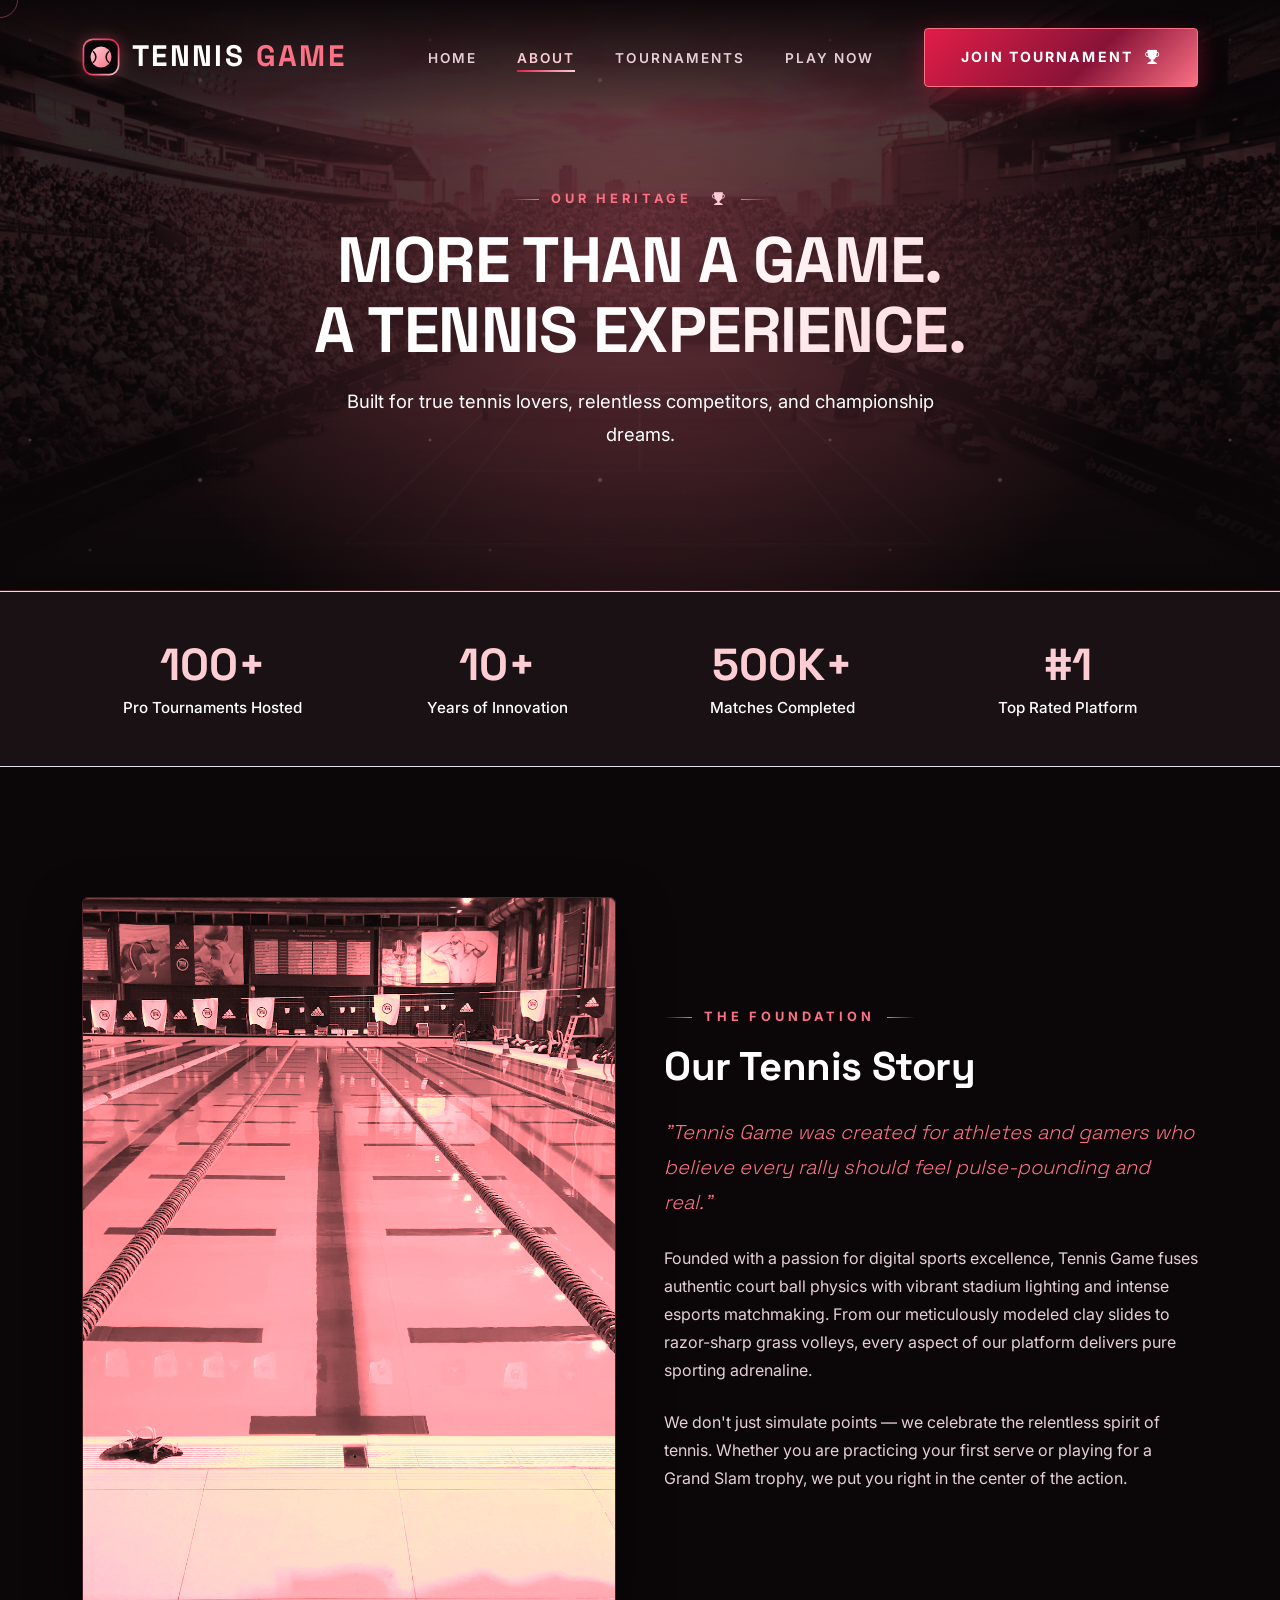
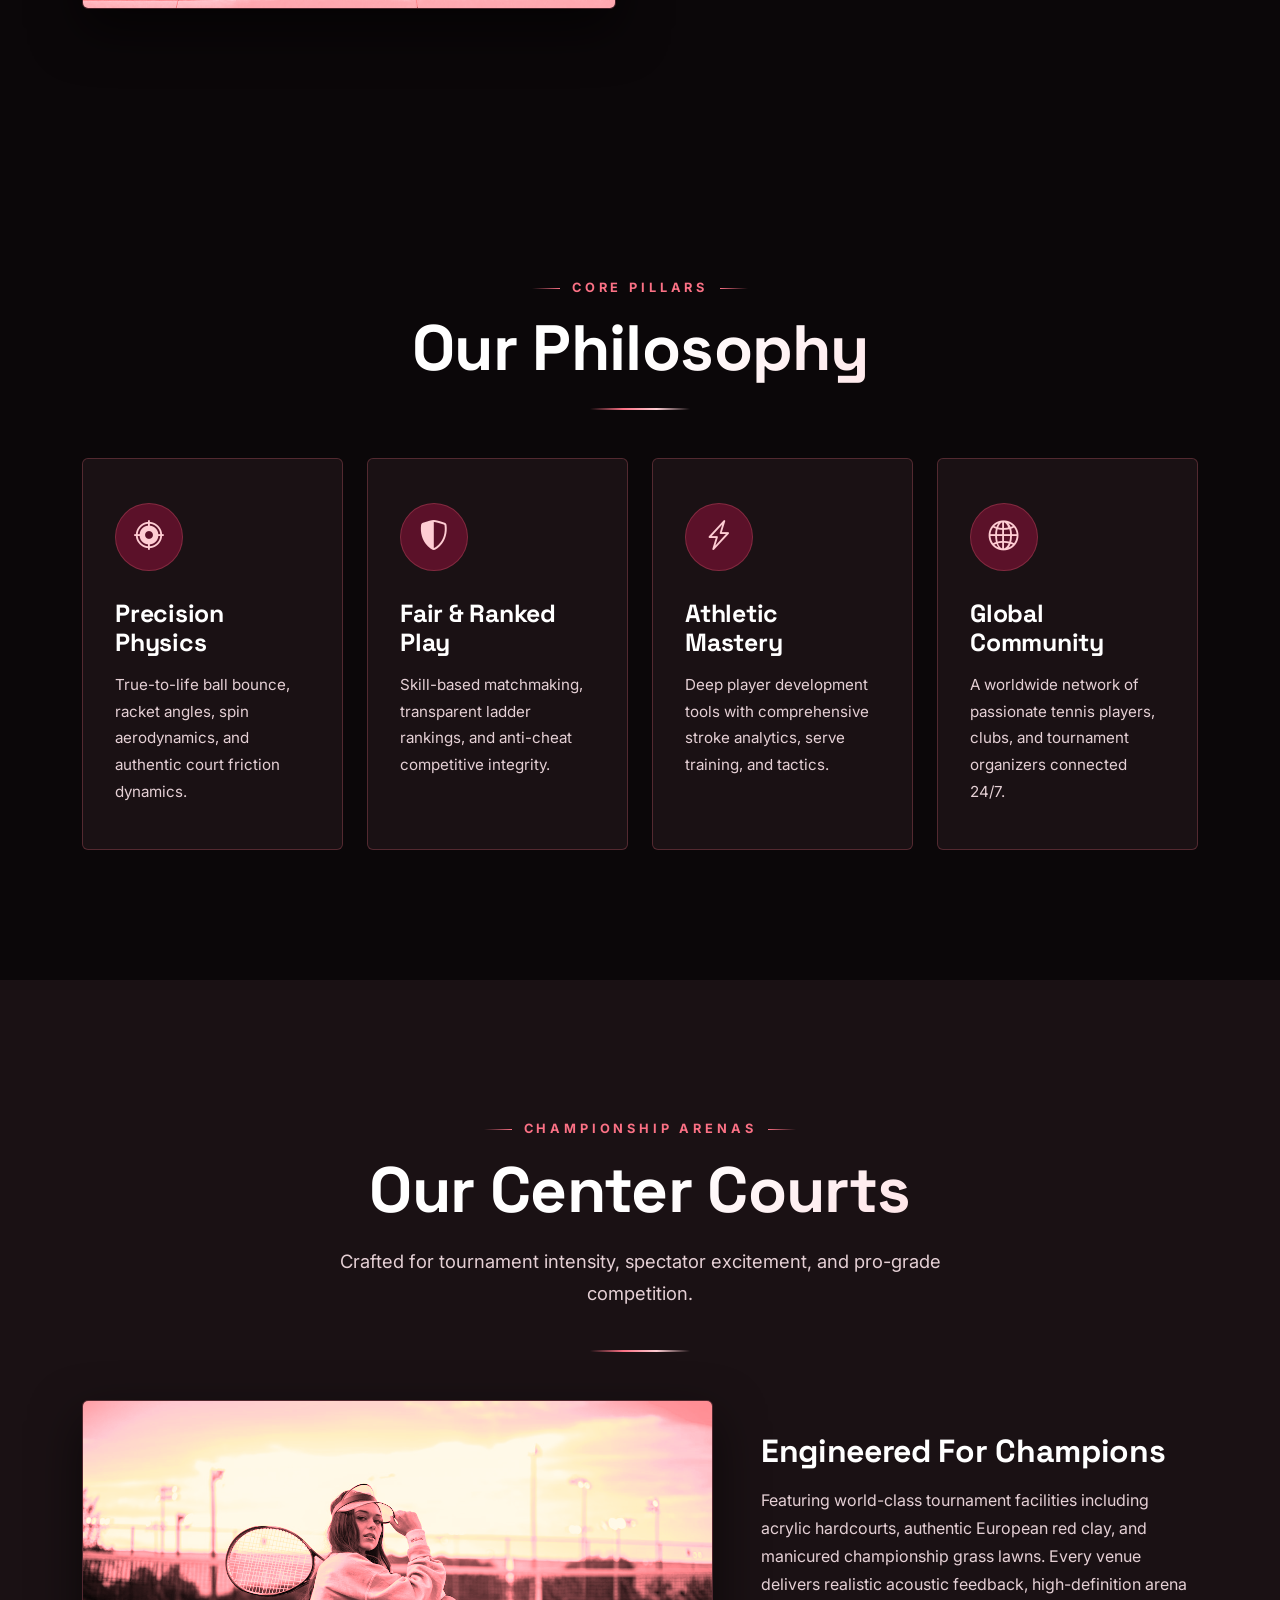
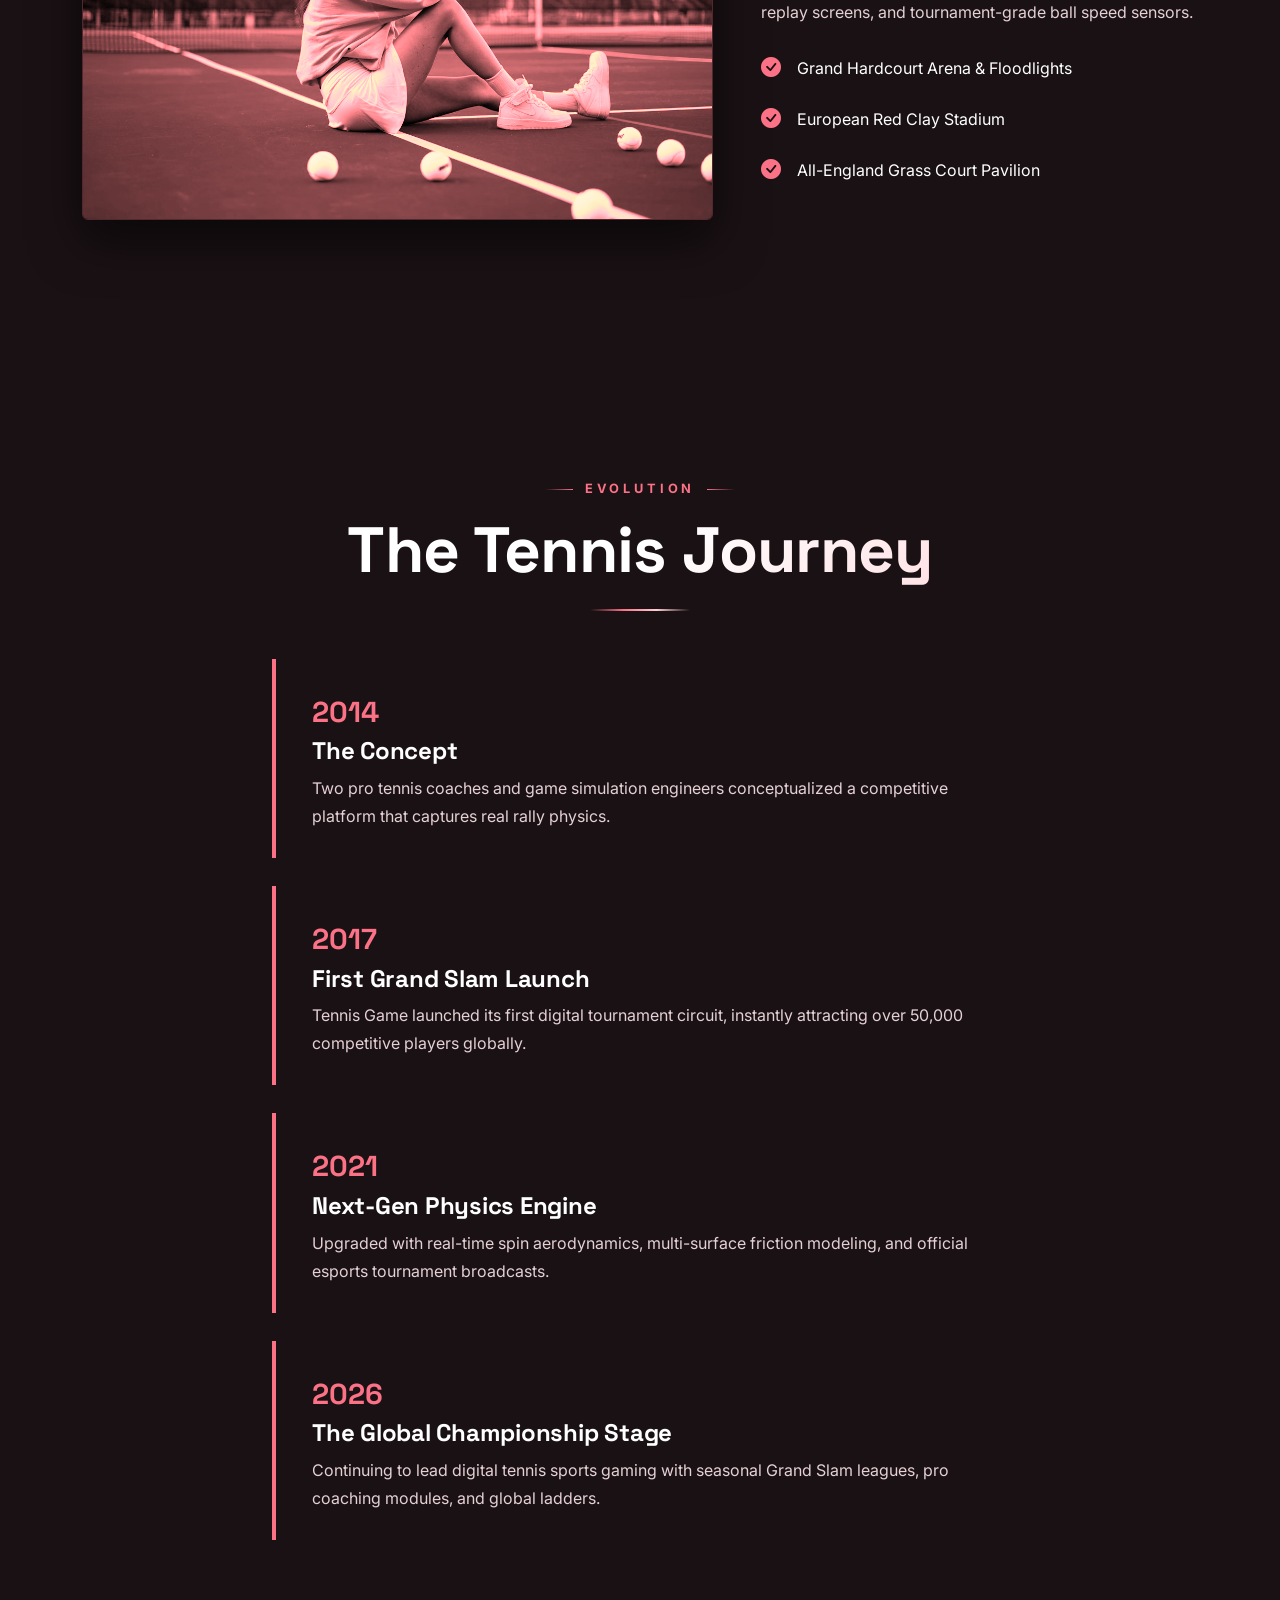
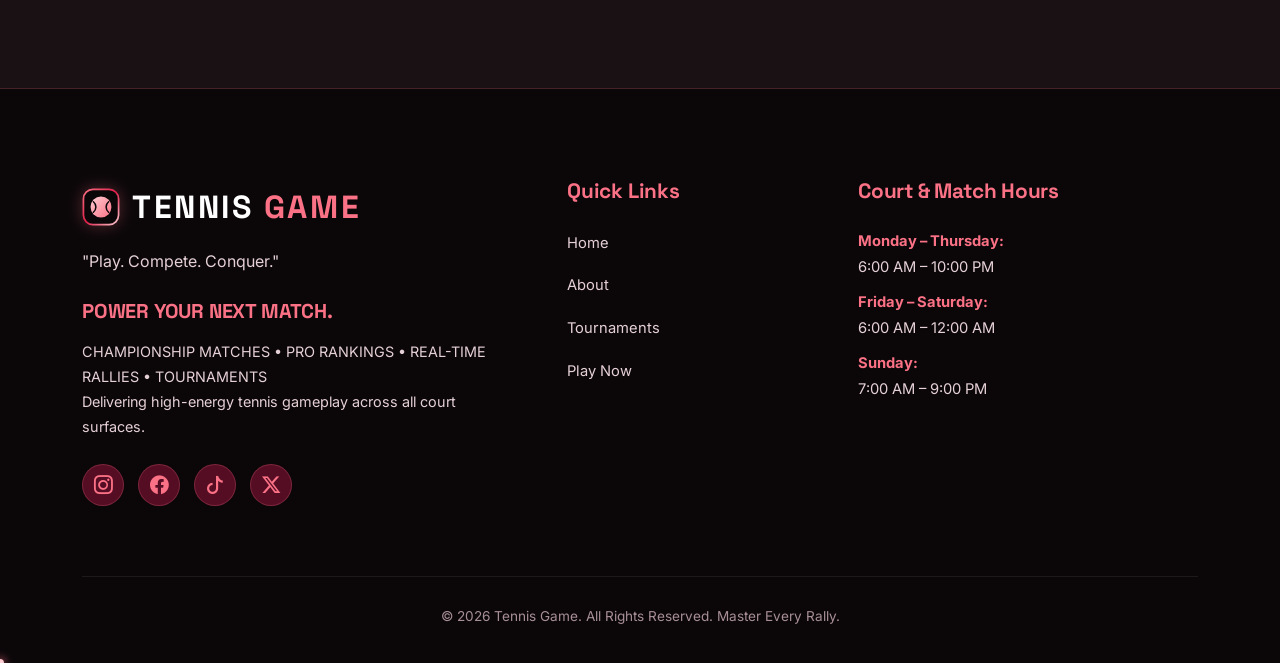
==== commit f98a07d5: "U" ====
--- a/about.html
+++ b/about.html
@@ -40,7 +40,7 @@
 
       <!-- Desktop CTA Button -->
       <div class="d-none d-lg-block btn-nav-desktop">
-        <a href="contact.html" class="btn-noir btn-noir-primary" id="headerCtaBtn">
+        <a href="menu.html#joinTournament" class="btn-noir btn-noir-primary" id="headerCtaBtn">
           Join Tournament <i class="bi bi-trophy-fill"></i>
         </a>
       </div>
@@ -70,7 +70,7 @@
         <li><a href="menu.html">Tournaments</a></li>
         <li><a href="contact.html">Play Now</a></li>
       </ul>
-      <a href="contact.html" class="btn-noir btn-noir-primary" id="mobileCtaBtn">
+      <a href="menu.html#joinTournament" class="btn-noir btn-noir-primary" id="mobileCtaBtn">
         Join Tournament <i class="bi bi-trophy-fill"></i>
       </a>
     </div>
@@ -81,7 +81,7 @@
        ========================================== -->
   <section class="page-hero">
     <div class="page-hero-bg-container">
-      <img src="assets/images/about_space.jpg" alt="Tennis Championship Court Arena" class="page-hero-bg-image">
+      <img src="assets/images/about_hero_stadium.jpg" alt="Tennis Championship Court Arena" class="page-hero-bg-image">
     </div>
     <div class="page-hero-overlay"></div>
     <div class="hero-particles"></div>
@@ -98,7 +98,7 @@
   <!-- ==========================================
        BRAND STATISTICS COUNTER
        ========================================== -->
-  <section class="stats-section bg-secondary py-5 border-top border-bottom border-subtle">
+  <section class="stats-section bg-section-alt py-5 border-top border-bottom border-subtle">
     <div class="container">
       <div class="row text-center g-4">
         <div class="col-6 col-md-3 reveal-fade-up" data-delay="100">
@@ -153,7 +153,7 @@
   <!-- ==========================================
        OUR PHILOSOPHY
        ========================================== -->
-  <section class="experience-section bg-primary" id="philosophySection">
+  <section class="experience-section bg-section-dark" id="philosophySection">
     <div class="container">
       <div class="text-center mb-5 reveal-fade-up">
         <div class="eyebrow">Core Pillars</div>
@@ -220,7 +220,7 @@
   <!-- ==========================================
        OUR SPACE / ARENAS SECTION
        ========================================== -->
-  <section class="story-section bg-secondary" id="spaceSection">
+  <section class="story-section bg-section-alt" id="spaceSection">
     <div class="container">
       <div class="text-center mb-5 reveal-fade-up">
         <div class="eyebrow">Championship Arenas</div>
--- a/assets/css/style.css
+++ b/assets/css/style.css
@@ -97,18 +97,6 @@
   color: #FFFFFF;
 }
 
-/* Top Scroll Progress Bar */
-.scroll-progress-bar {
-  position: fixed;
-  top: 0;
-  left: 0;
-  height: 3px;
-  background: linear-gradient(90deg, var(--tennis-primary), var(--tennis-secondary), var(--tennis-accent));
-  width: 0%;
-  z-index: 2000;
-  transition: width 0.1s linear;
-}
-
 /* Custom Scrollbar */
 ::-webkit-scrollbar {
   width: 8px;
@@ -537,7 +525,7 @@
   display: flex;
   align-items: center;
   justify-content: center;
-  padding: 160px 0 90px 0;
+  padding: 160px 0 170px 0;
   overflow: hidden;
   background-color: var(--bg-primary);
 }
@@ -641,7 +629,7 @@
 /* Mouse Scroll Indicator */
 .hero-scroll-indicator {
   position: absolute;
-  bottom: 35px;
+  bottom: 24px;
   left: 50%;
   transform: translateX(-50%);
   z-index: 4;
@@ -676,6 +664,24 @@
 @keyframes mouseScroll {
   0% { opacity: 1; transform: translateY(0); }
   100% { opacity: 0; transform: translateY(14px); }
+}
+
+/* Avoid the scroll indicator colliding with hero buttons on short / small screens */
+@media (max-height: 820px), (max-width: 767px) {
+  .hero-scroll-indicator {
+    display: none;
+  }
+  .hero-section {
+    padding-bottom: 100px;
+  }
+}
+
+/* Themed alternate section background (replaces Bootstrap's blue/gray .bg-primary/.bg-secondary) */
+.bg-section-dark {
+  background-color: var(--bg-primary) !important;
+}
+.bg-section-alt {
+  background-color: var(--bg-secondary) !important;
 }
 
 /* --------------------------------------------------------------------------
